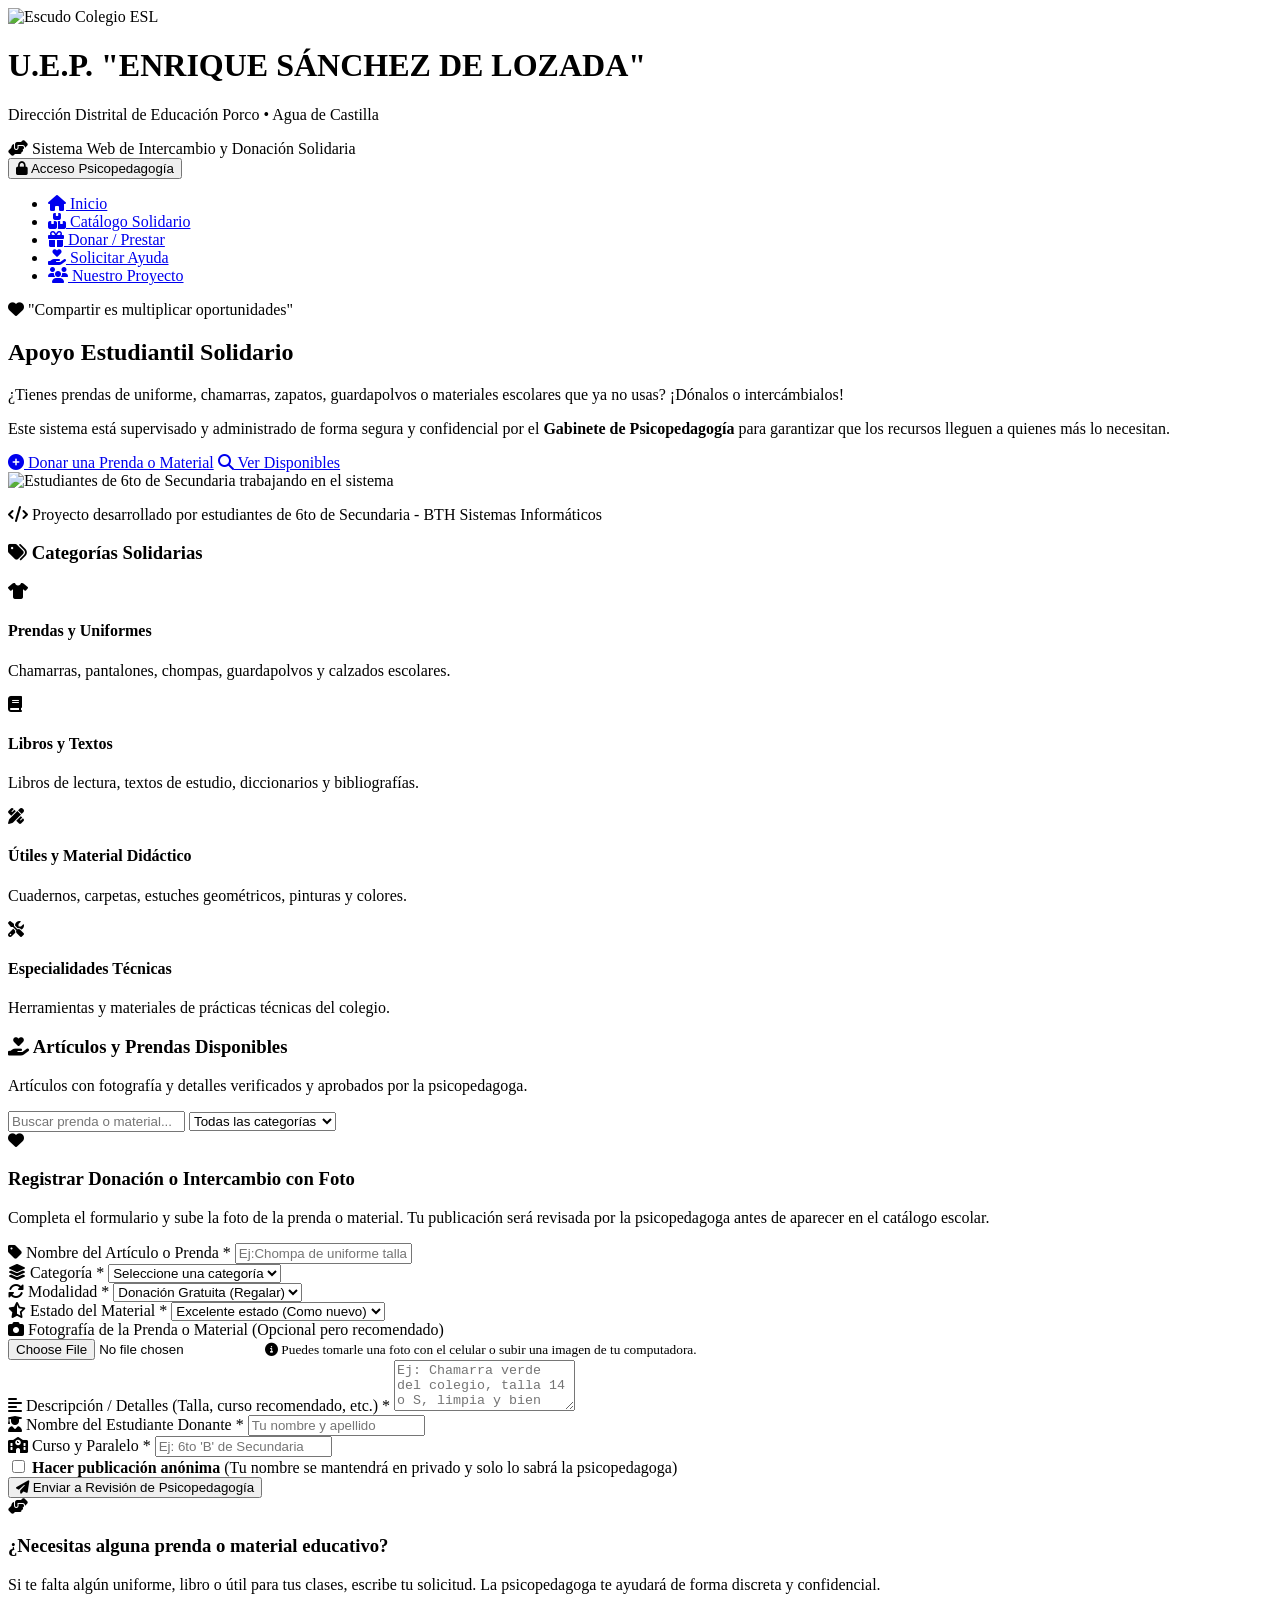
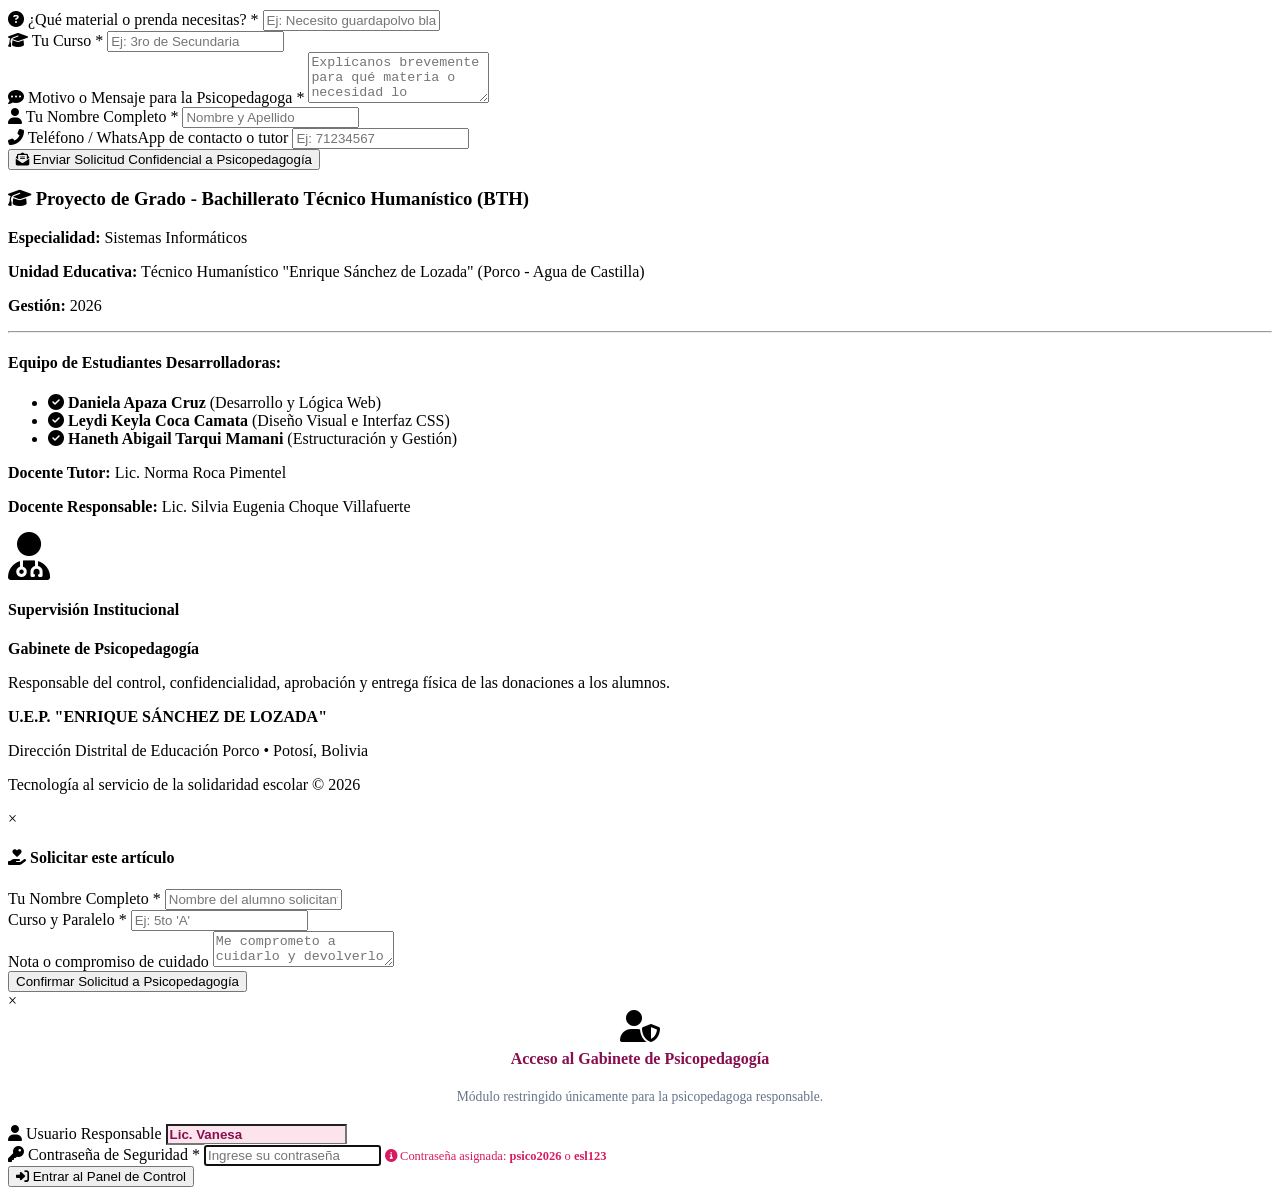
==== index.html @ aaa046a4 "Add files via upload" ====
<!DOCTYPE html>
<html lang="es">
<head>
  <meta charset="UTF-8">
  <meta name="viewport" content="width=device-width, initial-scale=1.0">
  <title>Sistema de Intercambio Solidario | U.E.P. Enrique Sánchez de Lozada</title>
  <link rel="stylesheet" href="css/estilos.css">
  
  <link rel="preconnect" href="https://fonts.googleapis.com">
  <link rel="preconnect" href="https://fonts.gstatic.com" crossorigin>
  <link href="https://fonts.googleapis.com/css2?family=Poppins:wght@300;400;500;600;700&display=swap" rel="stylesheet">
  <link rel="stylesheet" href="https://cdnjs.cloudflare.com/ajax/libs/font-awesome/6.4.0/css/all.min.css">
</head>
<body>

  
  <header class="header-principal">
    <div class="contenedor header-contenido">
      <div class="logos-institucion">
        <img src="img/escudo_colegio.png" alt="Escudo Colegio ESL" class="logo-colegio">
        <div>
          <h1>U.E.P. "ENRIQUE SÁNCHEZ DE LOZADA"</h1>
          <p class="subtitulo-header">Dirección Distrital de Educación Porco • Agua de Castilla</p>
          <span class="badge-lema"><i class="fas fa-hands-helping"></i> Sistema Web de Intercambio y Donación Solidaria</span>
        </div>
      </div>
      <div class="acciones-header">
        <button onclick="abrirModalLogin()" class="btn btn-admin">
          <i class="fas fa-lock"></i> Acceso Psicopedagogía
        </button>
      </div>
    </div>
  </header>

 
  <nav class="barra-navegacion">
    <div class="contenedor menu-flex">
      <ul class="enlaces-nav">
        <li><a href="#inicio" class="activo"><i class="fas fa-home"></i> Inicio</a></li>
        <li><a href="#catalogo"><i class="fas fa-boxes"></i> Catálogo Solidario</a></li>
        <li><a href="#donar"><i class="fas fa-gift"></i> Donar / Prestar</a></li>
        <li><a href="#solicitar"><i class="fas fa-hand-holding-heart"></i> Solicitar Ayuda</a></li>
        <li><a href="#proyecto"><i class="fas fa-users"></i> Nuestro Proyecto</a></li>
      </ul>
      <div class="lema-nav">
        <i class="fas fa-heart text-danger"></i> "Compartir es multiplicar oportunidades"
      </div>
    </div>
  </nav>

  
  <section id="inicio" class="hero-banner">
    <div class="contenedor hero-grid">
      <div class="hero-texto">
        <h2>Apoyo Estudiantil Solidario</h2>
        <p>¿Tienes prendas de uniforme, chamarras, zapatos, guardapolvos o materiales escolares que ya no usas? ¡Dónalos o intercámbialos!</p>
        <p>Este sistema está supervisado y administrado de forma segura y confidencial por el <strong>Gabinete de Psicopedagogía</strong> para garantizar que los recursos lleguen a quienes más lo necesitan.</p>
        <div class="hero-botones">
          <a href="#donar" class="btn btn-primario"><i class="fas fa-plus-circle"></i> Donar una Prenda o Material</a>
          <a href="#catalogo" class="btn btn-secundario"><i class="fas fa-search"></i> Ver Disponibles</a>
        </div>
      </div>
      <div class="hero-imagen-box">
        <img src="img/foto_equipo.jpg" alt="Estudiantes de 6to de Secundaria trabajando en el sistema" class="foto-estudiantes">
        <p class="pie-foto"><i class="fas fa-code"></i> Proyecto desarrollado por estudiantes de 6to de Secundaria - BTH Sistemas Informáticos</p>
      </div>
    </div>
  </section>

  
  <section class="seccion-categorias">
    <div class="contenedor">
      <h3 class="titulo-seccion"><i class="fas fa-tags"></i> Categorías Solidarias</h3>
      <div class="grid-categorias">
        <div class="tarjeta-categoria" onclick="filtrarPorCategoria('Prendas y Uniformes')">
          <i class="fas fa-tshirt icono-cat"></i>
          <h4>Prendas y Uniformes</h4>
          <p>Chamarras, pantalones, chompas, guardapolvos y calzados escolares.</p>
        </div>
        <div class="tarjeta-categoria" onclick="filtrarPorCategoria('Libros y Textos')">
          <i class="fas fa-book icono-cat"></i>
          <h4>Libros y Textos</h4>
          <p>Libros de lectura, textos de estudio, diccionarios y bibliografías.</p>
        </div>
        <div class="tarjeta-categoria" onclick="filtrarPorCategoria('Útiles Escolares')">
          <i class="fas fa-pencil-ruler icono-cat"></i>
          <h4>Útiles y Material Didáctico</h4>
          <p>Cuadernos, carpetas, estuches geométricos, pinturas y colores.</p>
        </div>
        <div class="tarjeta-categoria" onclick="filtrarPorCategoria('Material Técnico')">
          <i class="fas fa-tools icono-cat"></i>
          <h4>Especialidades Técnicas</h4>
          <p>Herramientas y materiales de prácticas técnicas del colegio.</p>
        </div>
      </div>
    </div>
  </section>

  
  <section id="catalogo" class="seccion-catalogo">
    <div class="contenedor">
      <div class="cabecera-catalogo">
        <div>
          <h3 class="titulo-seccion"><i class="fas fa-hand-holding-heart"></i> Artículos y Prendas Disponibles</h3>
          <p>Artículos con fotografía y detalles verificados y aprobados por la psicopedagoga.</p>
        </div>
        <div class="filtros-box">
          <input type="text" id="busquedaInput" placeholder="Buscar prenda o material..." onkeyup="filtrarArticulos()">
          <select id="filtroTipo" onchange="filtrarArticulos()">
            <option value="todos">Todas las categorías</option>
            <option value="Prendas y Uniformes">Prendas y Uniformes</option>
            <option value="Libros y Textos">Libros y Textos</option>
            <option value="Útiles Escolares">Útiles Escolares</option>
            <option value="Material Técnico">Material Técnico</option>
          </select>
        </div>
      </div>

     
      <div id="contenedorArticulos" class="grid-articulos">
        
      </div>
    </div>
  </section>

 
  <section id="donar" class="seccion-formulario fondo-claro">
    <div class="contenedor">
      <div class="form-card">
        <div class="form-header">
          <i class="fas fa-heart text-danger icono-form"></i>
          <h3>Registrar Donación o Intercambio con Foto</h3>
          <p>Completa el formulario y sube la foto de la prenda o material. Tu publicación será revisada por la psicopedagoga antes de aparecer en el catálogo escolar.</p>
        </div>

        <form id="formDonacion" onsubmit="registrarDonacion(event)">
          <div class="fila-form">
            <div class="campo">
              <label><i class="fas fa-tag"></i> Nombre del Artículo o Prenda *</label>
              <input type="text" id="nombreArticulo" placeholder="Ej:Chompa de uniforme talla 14 / Chompa escolar" required>
              <img src="">
            </div>
            <div class="campo">
              <label><i class="fas fa-layer-group"></i> Categoría *</label>
              <select id="categoriaArticulo" required>
                <option value="">Seleccione una categoría</option>
                <option value="Prendas y Uniformes">Prendas y Uniformes</option>
                <option value="Libros y Textos">Libros y Textos</option>
                <option value="Útiles Escolares">Útiles Escolares</option>
                <option value="Material Técnico">Material Técnico</option>
              </select>
            </div>
          </div>

          <div class="fila-form">
            <div class="campo">
              <label><i class="fas fa-sync-alt"></i> Modalidad *</label>
              <select id="modalidadArticulo" required>
                <option value="Donación">Donación Gratuita (Regalar)</option>
                <option value="Intercambio">Intercambio Solidario</option>
                <option value="Préstamo">Préstamo Temporal</option>
              </select>
            </div>
            <div class="campo">
              <label><i class="fas fa-star-half-alt"></i> Estado del Material *</label>
              <select id="estadoFisico" required>
                <option value="Excelente estado">Excelente estado (Como nuevo)</option>
                <option value="Buen estado">Buen estado (Muy bien cuidado)</option>
                <option value="Aceptable">Aceptable (Listo para usar)</option>
              </select>
            </div>
          </div>

          
          <div class="campo">
            <label><i class="fas fa-camera"></i> Fotografía de la Prenda o Material (Opcional pero recomendado)</label>
            <div class="subir-foto-box">
              <input type="file" id="fotoArticulo" accept="image/*" onchange="previsualizarFoto(event)">
              <div id="vistaPreviaFotoBox" class="vista-previa-contenedor" style="display: none;">
                <img id="imgPrevia" src="" alt="Vista previa de la prenda" class="img-previa">
                <button type="button" class="btn btn-sm" style="background:#ef4444; color:white; margin-top:5px;" onclick="quitarFoto()">
                  <i class="fas fa-trash"></i> Quitar Foto
                </button>
              </div>
              <small class="texto-ayuda"><i class="fas fa-info-circle"></i> Puedes tomarle una foto con el celular o subir una imagen de tu computadora.</small>
            </div>
          </div>

          <div class="campo">
            <label><i class="fas fa-align-left"></i> Descripción / Detalles (Talla, curso recomendado, etc.) *</label>
            <textarea id="descripcionArticulo" rows="3" placeholder="Ej: Chamarra verde del colegio, talla 14 o S, limpia y bien conservada..." required></textarea>
          </div>

          <div class="fila-form">
            <div class="campo">
              <label><i class="fas fa-user-graduate"></i> Nombre del Estudiante Donante *</label>
              <input type="text" id="donanteNombre" placeholder="Tu nombre y apellido" required>
            </div>
            <div class="campo">
              <label><i class="fas fa-school"></i> Curso y Paralelo *</label>
              <input type="text" id="donanteCurso" placeholder="Ej: 6to 'B' de Secundaria" required>
            </div>
          </div>

          <div class="campo-check">
            <input type="checkbox" id="anonimoCheck">
            <label for="anonimoCheck"><strong>Hacer publicación anónima</strong> (Tu nombre se mantendrá en privado y solo lo sabrá la psicopedagoga)</label>
          </div>

          <button type="submit" class="btn btn-primario btn-block">
            <i class="fas fa-paper-plane"></i> Enviar a Revisión de Psicopedagogía
          </button>
        </form>
      </div>
    </div>
  </section>

  
  <section id="solicitar" class="seccion-formulario">
    <div class="contenedor">
      <div class="form-card border-solidario">
        <div class="form-header">
          <i class="fas fa-hands-helping text-primario icono-form"></i>
          <h3>¿Necesitas alguna prenda o material educativo?</h3>
          <p>Si te falta algún uniforme, libro o útil para tus clases, escribe tu solicitud. La psicopedagoga te ayudará de forma discreta y confidencial.</p>
        </div>

        <form id="formSolicitud" onsubmit="registrarSolicitud(event)">
          <div class="fila-form">
            <div class="campo">
              <label><i class="fas fa-question-circle"></i> ¿Qué material o prenda necesitas? *</label>
              <input type="text" id="solicitudObjeto" placeholder="Ej: Necesito guardapolvo blanco talla M o pantalón azul" required>
            </div>
            <div class="campo">
              <label><i class="fas fa-graduation-cap"></i> Tu Curso *</label>
              <input type="text" id="solicitudCurso" placeholder="Ej: 3ro de Secundaria" required>
            </div>
          </div>

          <div class="campo">
            <label><i class="fas fa-comment-dots"></i> Motivo o Mensaje para la Psicopedagoga *</label>
            <textarea id="solicitudMensaje" rows="3" placeholder="Explícanos brevemente para qué materia o necesidad lo requieres..." required></textarea>
          </div>

          <div class="fila-form">
            <div class="campo">
              <label><i class="fas fa-user"></i> Tu Nombre Completo *</label>
              <input type="text" id="solicitudEstudiante" placeholder="Nombre y Apellido" required>
            </div>
            <div class="campo">
              <label><i class="fas fa-phone-alt"></i> Teléfono / WhatsApp de contacto o tutor</label>
              <input type="text" id="solicitudTelefono" placeholder="Ej: 71234567">
            </div>
          </div>

          <button type="submit" class="btn btn-exito btn-block">
            <i class="fas fa-envelope-open-text"></i> Enviar Solicitud Confidencial a Psicopedagogía
          </button>
        </form>
      </div>
    </div>
  </section>

  
  <section id="proyecto" class="seccion-proyecto">
    <div class="contenedor">
      <div class="card-info-proyecto">
        <div class="grid-proyecto">
          <div>
            <h3><i class="fas fa-graduation-cap"></i> Proyecto de Grado - Bachillerato Técnico Humanístico (BTH)</h3>
            <p><strong>Especialidad:</strong> Sistemas Informáticos</p>
            <p><strong>Unidad Educativa:</strong> Técnico Humanístico "Enrique Sánchez de Lozada" (Porco - Agua de Castilla)</p>
            <p><strong>Gestión:</strong> 2026</p>
            <hr>
            <h4>Equipo de Estudiantes Desarrolladoras:</h4>
            <ul class="lista-integrantes">
              <li><i class="fas fa-check-circle text-exito"></i> <strong>Daniela Apaza Cruz</strong> (Desarrollo y Lógica Web)</li>
              <li><i class="fas fa-check-circle text-exito"></i> <strong>Leydi Keyla Coca Camata</strong> (Diseño Visual e Interfaz CSS)</li>
              <li><i class="fas fa-check-circle text-exito"></i> <strong>Haneth Abigail Tarqui Mamani</strong> (Estructuración y Gestión)</li>
            </ul>
            <p class="mt-2"><strong>Docente Tutor:</strong> Lic. Norma Roca Pimentel</p>
            <p><strong>Docente Responsable:</strong> Lic. Silvia Eugenia Choque Villafuerte</p>
          </div>
          <div class="docente-supervisora">
            <div class="badge-psico">
              <i class="fas fa-user-md fa-3x"></i>
              <h4>Supervisión Institucional</h4>
              <p><strong>Gabinete de Psicopedagogía</strong></p>
              <p class="psico-desc">Responsable del control, confidencialidad, aprobación y entrega física de las donaciones a los alumnos.</p>
            </div>
          </div>
        </div>
      </div>
    </div>
  </section>

  
  <footer class="footer-colegio">
    <div class="contenedor footer-grid">
      <div>
        <p><strong>U.E.P. "ENRIQUE SÁNCHEZ DE LOZADA"</strong></p>
        <p>Dirección Distrital de Educación Porco • Potosí, Bolivia</p>
      </div>
      <div>
        <p>Tecnología al servicio de la solidaridad escolar © 2026</p>
      </div>
    </div>
  </footer>

  
  <div id="modalPedirArticulo" class="modal">
    <div class="modal-contenido">
      <span class="cerrar-modal" onclick="cerrarModal()">&times;</span>
      <h4><i class="fas fa-hand-holding-heart"></i> Solicitar este artículo</h4>
      <p id="modalTituloArticulo" class="texto-destacado"></p>
      <form id="formPedirArticuloModal" onsubmit="enviarPedidoModal(event)">
        <input type="hidden" id="modalArticuloId">
        <div class="campo">
          <label>Tu Nombre Completo *</label>
          <input type="text" id="modalNombreEstudiante" required placeholder="Nombre del alumno solicitante">
        </div>
        <div class="campo">
          <label>Curso y Paralelo *</label>
          <input type="text" id="modalCursoEstudiante" required placeholder="Ej: 5to 'A'">
        </div>
        <div class="campo">
          <label>Nota o compromiso de cuidado</label>
          <textarea id="modalMensaje" rows="2" placeholder="Me comprometo a cuidarlo y devolverlo / darle buen uso"></textarea>
        </div>
        <button type="submit" class="btn btn-primario btn-block">Confirmar Solicitud a Psicopedagogía</button>
      </form>
    </div>
  </div>

  
  <div id="modalLoginPsico" class="modal">
    <div class="modal-contenido login-modal-box">
      <span class="cerrar-modal" onclick="cerrarModalLogin()">&times;</span>
      <div style="text-align:center; margin-bottom:1.2rem;">
        <div class="icono-llave-box">
          <i class="fas fa-user-shield fa-2x"></i>
        </div>
        <h4 style="color:#880e4f; margin-top:0.5rem;">Acceso al Gabinete de Psicopedagogía</h4>
        <p style="font-size:0.85rem; color:#64748b;">Módulo restringido únicamente para la psicopedagoga responsable.</p>
      </div>

      <form id="formLoginPsico" onsubmit="verificarAccesoPsico(event)">
        <div class="campo">
          <label><i class="fas fa-user"></i> Usuario Responsable</label>
          <input type="text" id="loginUsuario" value="Lic. Vanesa" readonly style="background:#fce4ec; font-weight:600; color:#880e4f;">
        </div>
        <div class="campo">
          <label><i class="fas fa-key"></i> Contraseña de Seguridad *</label>
          <input type="password" id="loginPassword" placeholder="Ingrese su contraseña" required autofocus>
          <small style="color:#d81b60; font-size:0.78rem;"><i class="fas fa-info-circle"></i> Contraseña asignada: <strong>psico2026</strong> o <strong>esl123</strong></small>
        </div>
        <div id="loginErrorMsg" style="display:none; color:#e53e3e; font-size:0.85rem; margin-bottom:0.8rem; text-align:center;">
          <i class="fas fa-exclamation-triangle"></i> Contraseña incorrecta. Intente nuevamente.
        </div>
        <button type="submit" class="btn btn-admin btn-block">
          <i class="fas fa-sign-in-alt"></i> Entrar al Panel de Control
        </button>
      </form>
    </div>
  </div>

  <script src="js/datos_iniciales.js"></script>
  <script src="js/sistema.js"></script>
</body>
</html>
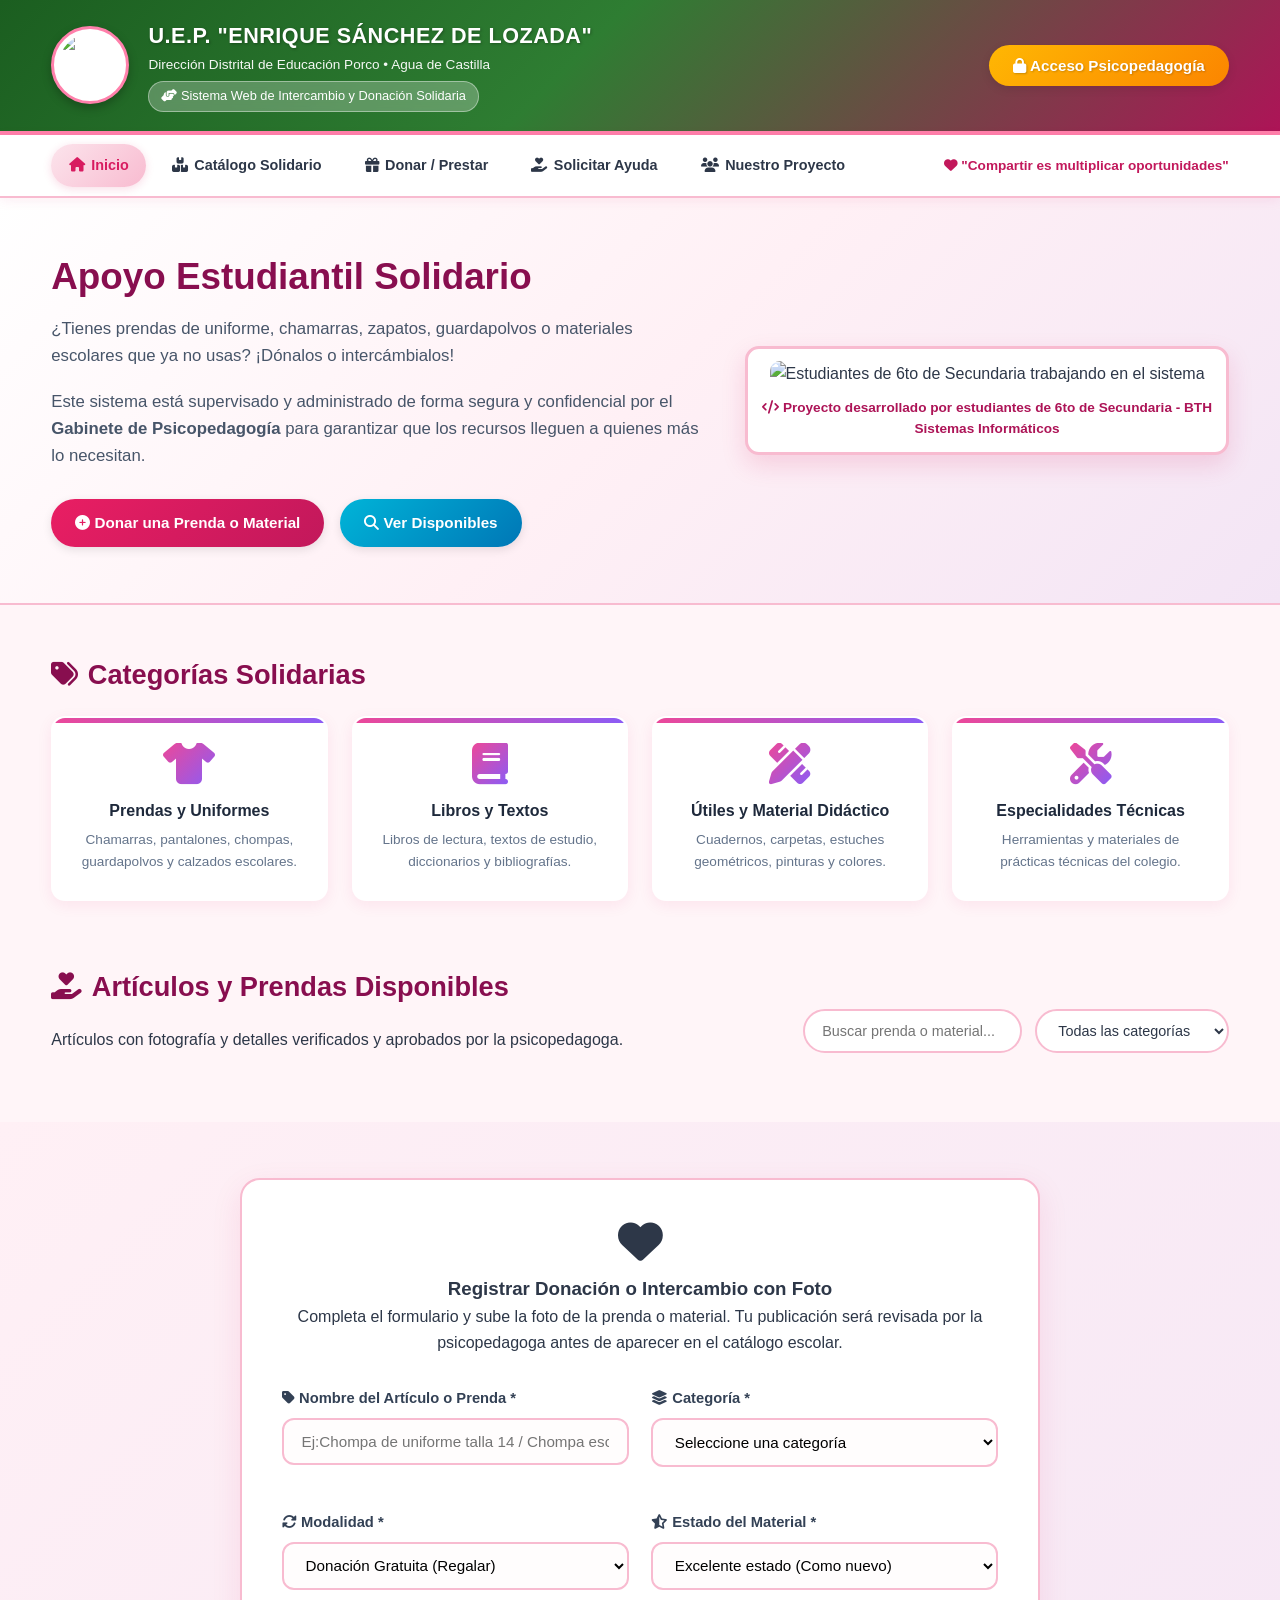
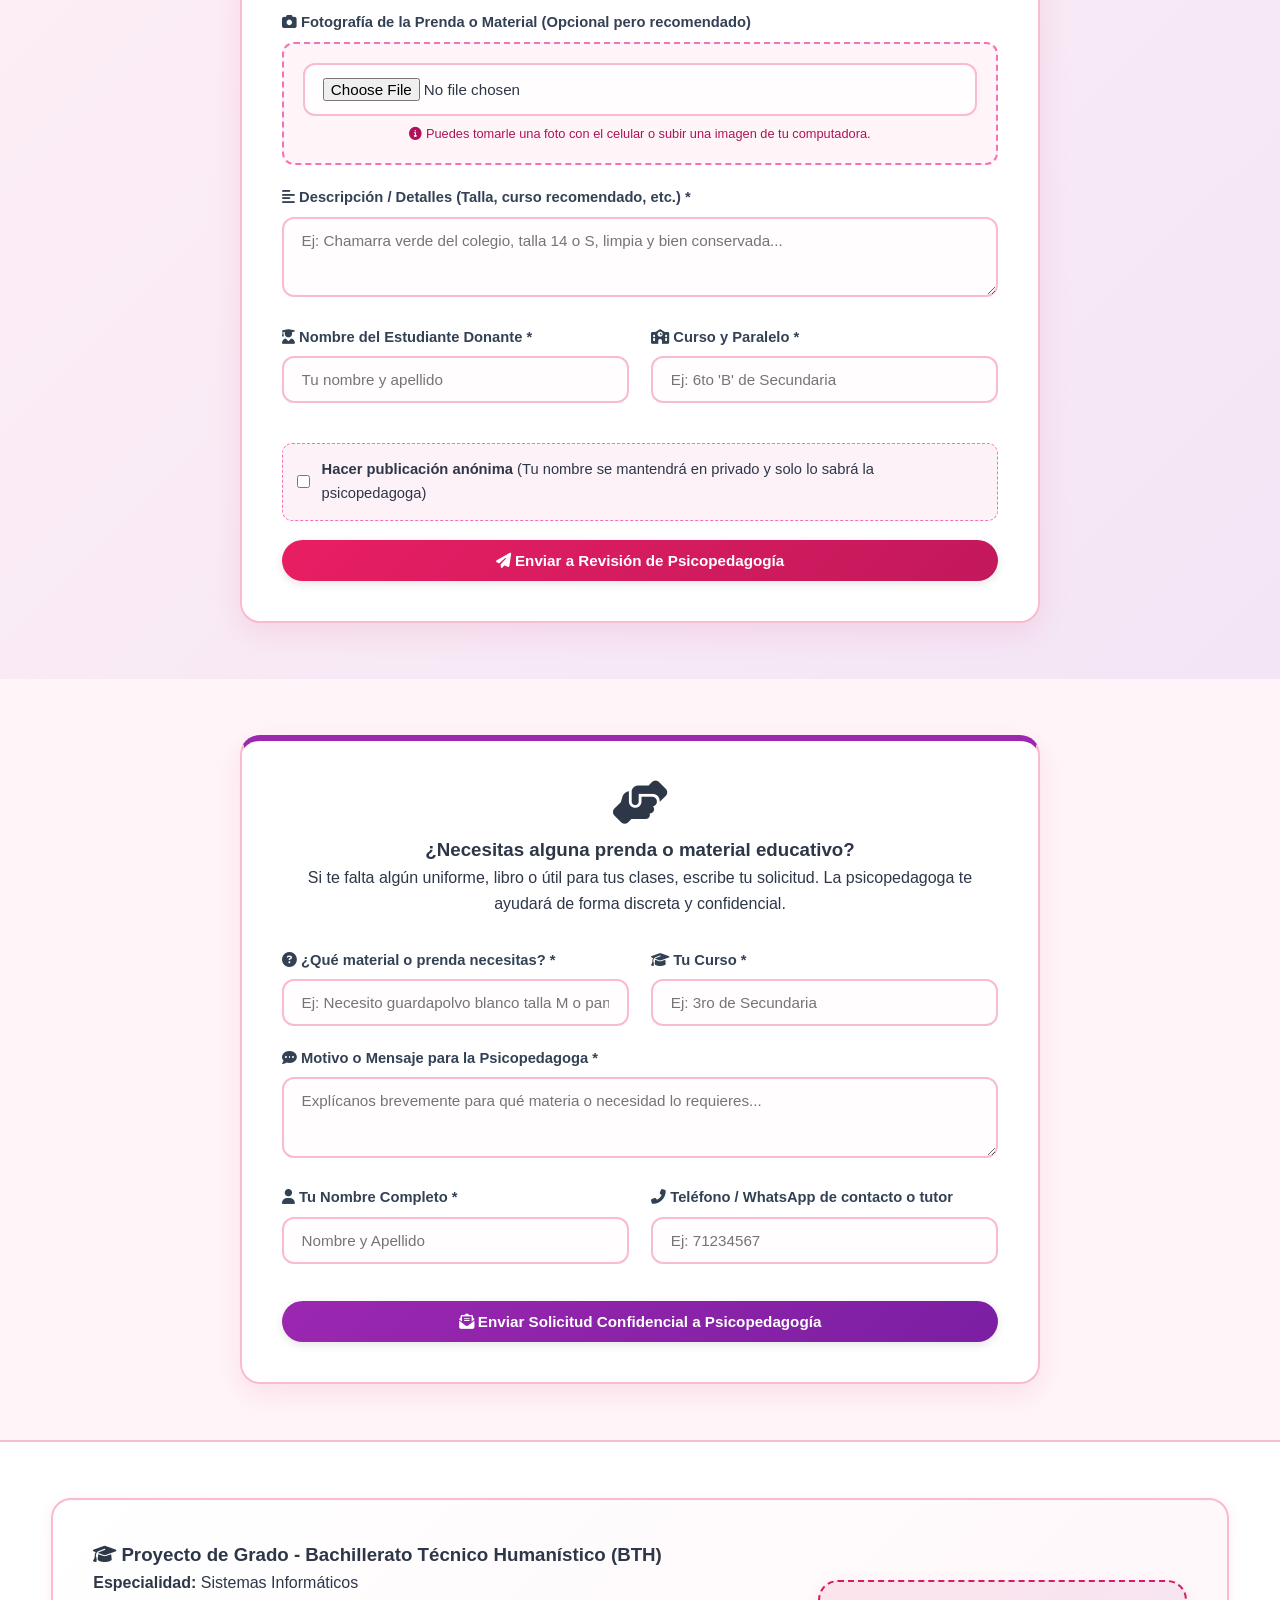
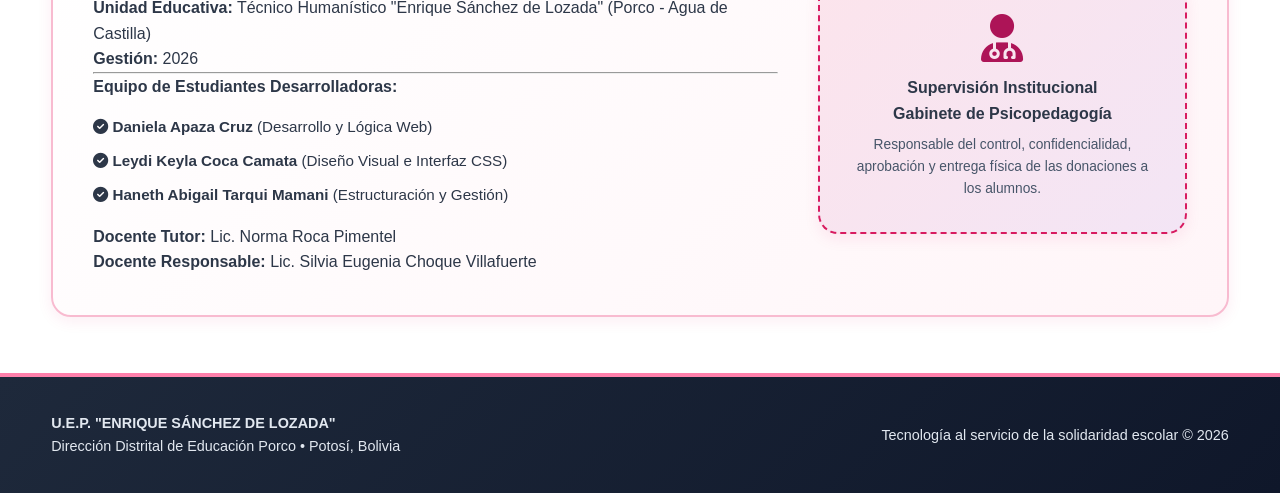
==== commit 9d5111c3: "Fix stylesheet link path in index.html" ====
--- a/index.html
+++ b/index.html
@@ -4,7 +4,7 @@
   <meta charset="UTF-8">
   <meta name="viewport" content="width=device-width, initial-scale=1.0">
   <title>Sistema de Intercambio Solidario | U.E.P. Enrique Sánchez de Lozada</title>
-  <link rel="stylesheet" href="css/estilos.css">
+  <link rel="stylesheet" href="estilos.css">
   
   <link rel="preconnect" href="https://fonts.googleapis.com">
   <link rel="preconnect" href="https://fonts.gstatic.com" crossorigin>
--- a/estilos.css
+++ b/estilos.css
@@ -0,0 +1,990 @@
+/* ========================================================
+   SISTEMA WEB DE INTERCAMBIO SOLIDARIO
+   U.E. "ENRIQUE SÁNCHEZ DE LOZADA" - PORCO (AGUA DE CASTILLA)
+   Bachillerato Técnico Humanístico (BTH) - Gestión 2026
+   Desarrolladoras: Daniela Apaza, Leydi Coca, Haneth Tarqui
+   Tema: Femenino, Solidario, Moderno e Institucional
+   ======================================================== */
+
+:root {
+  /* Paleta Femenina & Escolar Armoniosa */
+  --verde-colegio: #1a7a4c;
+  --verde-menta: #2ec4b6;
+  --rosa-principal: #d81b60;
+  --rosa-hover: #ad1457;
+  --rosa-suave: #fce4ec;
+  --purpura-elegante: #7b1fa2;
+  --lila-pastel: #f3e5f5;
+  --turquesa-boton: #00897b;
+  --coral-boton: #ff6f61;
+  --dorado-boton: #f59e0b;
+  --azul-cielo: #0288d1;
+  
+  --blanco: #ffffff;
+  --gris-fondo: #fff5f8;
+  --gris-suave: #fdf2f4;
+  --gris-borde: #f8bbd0;
+  --texto-principal: #2d3748;
+  --texto-suave: #64748b;
+  
+  --sombra-suave: 0 4px 15px rgba(216, 27, 96, 0.08);
+  --sombra-hover: 0 8px 25px rgba(216, 27, 96, 0.16);
+  --radio: 14px;
+  --transicion: all 0.3s ease;
+}
+
+* {
+  box-sizing: border-box;
+  margin: 0;
+  padding: 0;
+}
+
+body {
+  font-family: 'Poppins', sans-serif;
+  background-color: var(--gris-fondo);
+  color: var(--texto-principal);
+  line-height: 1.6;
+}
+
+.contenedor {
+  width: 92%;
+  max-width: 1200px;
+  margin: 0 auto;
+}
+
+/* ================= ENCABEZADO ================= */
+.header-principal {
+  background: linear-gradient(135deg, #1b5e20, #2e7d32 45%, #ad1457 100%);
+  color: var(--blanco);
+  padding: 1.2rem 0;
+  border-bottom: 4px solid #ff80ab;
+  box-shadow: 0 4px 15px rgba(0, 0, 0, 0.12);
+}
+
+.header-contenido {
+  display: flex;
+  justify-content: space-between;
+  align-items: center;
+  flex-wrap: wrap;
+  gap: 1.2rem;
+}
+
+.logos-institucion {
+  display: flex;
+  align-items: center;
+  gap: 1.2rem;
+}
+
+.logo-colegio {
+  width: 78px;
+  height: 78px;
+  object-fit: contain;
+  background: #ffffff;
+  border-radius: 50%;
+  padding: 5px;
+  border: 3px solid #ff80ab;
+  box-shadow: 0 4px 10px rgba(0,0,0,0.25);
+  transition: transform 0.3s ease;
+}
+
+.logo-colegio:hover {
+  transform: scale(1.05) rotate(4deg);
+}
+
+.logos-institucion h1 {
+  font-size: 1.35rem;
+  letter-spacing: 0.5px;
+  font-weight: 700;
+  text-shadow: 1px 1px 3px rgba(0,0,0,0.3);
+}
+
+.subtitulo-header {
+  font-size: 0.85rem;
+  opacity: 0.95;
+}
+
+.badge-lema {
+  display: inline-block;
+  background-color: rgba(255, 255, 255, 0.25);
+  backdrop-filter: blur(4px);
+  padding: 0.25rem 0.75rem;
+  border-radius: 20px;
+  font-size: 0.8rem;
+  margin-top: 0.35rem;
+  font-weight: 500;
+  border: 1px solid rgba(255, 255, 255, 0.4);
+}
+
+/* ================= NAVEGACIÓN ================= */
+.barra-navegacion {
+  background-color: #ffffff;
+  box-shadow: 0 2px 12px rgba(216, 27, 96, 0.08);
+  position: sticky;
+  top: 0;
+  z-index: 100;
+  border-bottom: 2px solid #f8bbd0;
+}
+
+.menu-flex {
+  display: flex;
+  justify-content: space-between;
+  align-items: center;
+}
+
+.enlaces-nav {
+  display: flex;
+  list-style: none;
+  gap: 0.5rem;
+  padding: 0.6rem 0;
+}
+
+.enlaces-nav a {
+  text-decoration: none;
+  color: var(--texto-principal);
+  font-weight: 600;
+  padding: 0.6rem 1.1rem;
+  border-radius: 25px;
+  font-size: 0.9rem;
+  transition: var(--transicion);
+  display: flex;
+  align-items: center;
+  gap: 0.4rem;
+}
+
+.enlaces-nav a:hover, .enlaces-nav a.activo {
+  background: linear-gradient(135deg, #fce4ec, #f8bbd0);
+  color: var(--rosa-principal);
+  box-shadow: 0 2px 8px rgba(216, 27, 96, 0.15);
+}
+
+.lema-nav {
+  font-size: 0.85rem;
+  color: #c2185b;
+  font-weight: 600;
+}
+
+/* ================= BOTONES MULTICOLOR LLAMATIVOS ================= */
+.btn {
+  display: inline-block;
+  padding: 0.75rem 1.5rem;
+  font-size: 0.95rem;
+  font-weight: 600;
+  text-decoration: none;
+  border-radius: 25px;
+  cursor: pointer;
+  border: none;
+  transition: var(--transicion);
+  text-align: center;
+  box-shadow: 0 3px 10px rgba(0,0,0,0.1);
+}
+
+.btn:hover {
+  transform: translateY(-2px);
+  box-shadow: 0 6px 15px rgba(0,0,0,0.18);
+}
+
+/* Botón 1: Rosa Fucsia Femenino (Donar) */
+.btn-primario {
+  background: linear-gradient(135deg, #e91e63, #c2185b);
+  color: #ffffff;
+}
+.btn-primario:hover {
+  background: linear-gradient(135deg, #d81b60, #880e4f);
+}
+
+/* Botón 2: Turquesa Menta Brillante (Ver catálogo) */
+.btn-secundario {
+  background: linear-gradient(135deg, #00b4d8, #0077b6);
+  color: #ffffff;
+}
+.btn-secundario:hover {
+  background: linear-gradient(135deg, #0096c7, #03045e);
+}
+
+/* Botón 3: Dorado Solar Cálido (Acceso Psicopedagoga) */
+.btn-admin {
+  background: linear-gradient(135deg, #ffb703, #fb8500);
+  color: #ffffff;
+  font-weight: 700;
+  text-shadow: 1px 1px 2px rgba(0,0,0,0.2);
+}
+.btn-admin:hover {
+  background: linear-gradient(135deg, #fb8500, #d97706);
+}
+
+/* Botón 4: Púrpura Violeta Solidario (Solicitar Ayuda) */
+.btn-exito {
+  background: linear-gradient(135deg, #9c27b0, #7b1fa2);
+  color: #ffffff;
+}
+.btn-exito:hover {
+  background: linear-gradient(135deg, #8e24aa, #4a148c);
+}
+
+/* Botón 5: Coral Cálido (Petición de Catálogo) */
+.btn-coral {
+  background: linear-gradient(135deg, #ff70a6, #ff9770);
+  color: #ffffff;
+}
+.btn-coral:hover {
+  background: linear-gradient(135deg, #ff5964, #f07167);
+}
+
+.btn-block {
+  width: 100%;
+  display: block;
+  margin-top: 1rem;
+}
+
+.btn-sm {
+  padding: 0.45rem 0.95rem;
+  font-size: 0.82rem;
+}
+
+.btn-claro {
+  background: #ffffff;
+  color: #ad1457;
+  font-weight: 600;
+}
+
+/* ================= BANNER HERO PRINCIPAL ================= */
+.hero-banner {
+  background: linear-gradient(135deg, #ffffff 0%, #fff0f5 50%, #f3e5f5 100%);
+  padding: 3.5rem 0;
+  border-bottom: 2px solid #f8bbd0;
+}
+
+.hero-grid {
+  display: grid;
+  grid-template-columns: 1.15fr 0.85fr;
+  gap: 2.5rem;
+  align-items: center;
+}
+
+.hero-texto h2 {
+  font-size: 2.3rem;
+  color: #880e4f;
+  line-height: 1.25;
+  margin-bottom: 1rem;
+}
+
+.hero-texto p {
+  color: #475569;
+  margin-bottom: 1.2rem;
+  font-size: 1.05rem;
+}
+
+.hero-botones {
+  display: flex;
+  gap: 1rem;
+  margin-top: 1.8rem;
+  flex-wrap: wrap;
+}
+
+.hero-imagen-box {
+  background: #ffffff;
+  padding: 12px;
+  border-radius: var(--radio);
+  box-shadow: 0 10px 25px rgba(216, 27, 96, 0.15);
+  border: 3px solid #f8bbd0;
+  text-align: center;
+  transition: transform 0.3s ease;
+}
+
+.hero-imagen-box:hover {
+  transform: translateY(-5px);
+}
+
+.foto-estudiantes {
+  width: 100%;
+  height: 270px;
+  object-fit: cover;
+  border-radius: 10px;
+}
+
+.pie-foto {
+  font-size: 0.85rem;
+  color: #ad1457;
+  margin-top: 10px;
+  font-weight: 600;
+}
+
+/* ================= TARJETAS DE CATEGORÍAS ================= */
+.seccion-categorias {
+  padding: 3rem 0 1.5rem 0;
+}
+
+.titulo-seccion {
+  font-size: 1.7rem;
+  color: #880e4f;
+  margin-bottom: 1.2rem;
+  display: flex;
+  align-items: center;
+  gap: 0.6rem;
+}
+
+.grid-categorias {
+  display: grid;
+  grid-template-columns: repeat(auto-fit, minmax(220px, 1fr));
+  gap: 1.5rem;
+}
+
+.tarjeta-categoria {
+  background: #ffffff;
+  border-radius: var(--radio);
+  padding: 1.6rem;
+  text-align: center;
+  box-shadow: var(--sombra-suave);
+  cursor: pointer;
+  transition: var(--transicion);
+  border: 2px solid transparent;
+  position: relative;
+  overflow: hidden;
+}
+
+.tarjeta-categoria::before {
+  content: '';
+  position: absolute;
+  top: 0; left: 0; right: 0;
+  height: 5px;
+  background: linear-gradient(90deg, #ec4899, #8b5cf6);
+}
+
+.tarjeta-categoria:hover {
+  transform: translateY(-6px);
+  box-shadow: var(--sombra-hover);
+  border-color: #f472b6;
+}
+
+.icono-cat {
+  font-size: 2.6rem;
+  background: linear-gradient(135deg, #ec4899, #8b5cf6);
+  -webkit-background-clip: text;
+  -webkit-text-fill-color: transparent;
+  margin-bottom: 0.8rem;
+}
+
+.tarjeta-categoria h4 {
+  margin-bottom: 0.4rem;
+  color: #1e293b;
+  font-weight: 600;
+}
+
+.tarjeta-categoria p {
+  font-size: 0.85rem;
+  color: var(--texto-suave);
+}
+
+/* ================= CATÁLOGO SOLIDARIO ================= */
+.seccion-catalogo {
+  padding: 2.5rem 0;
+}
+
+.cabecera-catalogo {
+  display: flex;
+  justify-content: space-between;
+  align-items: flex-end;
+  flex-wrap: wrap;
+  gap: 1rem;
+  margin-bottom: 1.8rem;
+}
+
+.filtros-box {
+  display: flex;
+  gap: 0.8rem;
+  flex-wrap: wrap;
+}
+
+.filtros-box input, .filtros-box select {
+  padding: 0.7rem 1.1rem;
+  border: 2px solid #f8bbd0;
+  border-radius: 25px;
+  font-family: inherit;
+  font-size: 0.9rem;
+  outline: none;
+  background: #ffffff;
+  color: var(--texto-principal);
+  transition: var(--transicion);
+}
+
+.filtros-box input:focus, .filtros-box select:focus {
+  border-color: #d81b60;
+  box-shadow: 0 0 0 3px rgba(216, 27, 96, 0.15);
+}
+
+.grid-articulos {
+  display: grid;
+  grid-template-columns: repeat(auto-fill, minmax(290px, 1fr));
+  gap: 1.8rem;
+}
+
+.tarjeta-articulo {
+  background: #ffffff;
+  border-radius: var(--radio);
+  padding: 1.6rem;
+  box-shadow: var(--sombra-suave);
+  display: flex;
+  flex-direction: column;
+  justify-content: space-between;
+  border: 2px solid #fce4ec;
+  border-left: 6px solid #e91e63;
+  transition: var(--transicion);
+  position: relative;
+}
+
+.tarjeta-articulo:hover {
+  transform: translateY(-5px);
+  box-shadow: var(--sombra-hover);
+  border-color: #f8bbd0;
+}
+
+.badge-tipo {
+  display: inline-block;
+  padding: 0.25rem 0.75rem;
+  border-radius: 20px;
+  font-size: 0.75rem;
+  font-weight: 700;
+  text-transform: uppercase;
+  margin-bottom: 0.6rem;
+}
+
+.badge-donacion { background: #fce4ec; color: #c2185b; border: 1px solid #f8bbd0; }
+.badge-intercambio { background: #e0f2fe; color: #0369a1; border: 1px solid #bae6fd; }
+.badge-prestamo { background: #fef3c7; color: #b45309; border: 1px solid #fde68a; }
+
+.titulo-art {
+  font-size: 1.2rem;
+  color: #1e293b;
+  margin-bottom: 0.5rem;
+  font-weight: 600;
+}
+
+.detalles-art {
+  font-size: 0.88rem;
+  color: var(--texto-suave);
+  margin-bottom: 1.2rem;
+}
+
+.info-pie-art {
+  border-top: 1px dashed #f8bbd0;
+  padding-top: 0.8rem;
+  margin-top: 0.5rem;
+  font-size: 0.82rem;
+}
+
+/* ================= FORMULARIOS ================= */
+.seccion-formulario {
+  padding: 3.5rem 0;
+}
+
+.fondo-claro {
+  background: linear-gradient(135deg, #fff0f5, #f3e5f5);
+}
+
+.form-card {
+  max-width: 800px;
+  margin: 0 auto;
+  background: #ffffff;
+  padding: 2.5rem;
+  border-radius: 20px;
+  box-shadow: 0 10px 30px rgba(216, 27, 96, 0.1);
+  border: 2px solid #f8bbd0;
+}
+
+.border-solidario {
+  border-top: 6px solid #9c27b0;
+}
+
+.form-header {
+  text-align: center;
+  margin-bottom: 2rem;
+}
+
+.icono-form {
+  font-size: 2.8rem;
+  margin-bottom: 0.6rem;
+}
+
+.fila-form {
+  display: grid;
+  grid-template-columns: 1fr 1fr;
+  gap: 1.4rem;
+}
+
+.campo {
+  margin-bottom: 1.3rem;
+}
+
+.campo label {
+  display: block;
+  font-weight: 600;
+  margin-bottom: 0.45rem;
+  font-size: 0.92rem;
+  color: #334155;
+}
+
+.campo input, .campo select, .campo textarea {
+  width: 100%;
+  padding: 0.8rem 1.1rem;
+  border: 2px solid #f8bbd0;
+  border-radius: 12px;
+  font-family: inherit;
+  font-size: 0.95rem;
+  outline: none;
+  background: #fffdfd;
+  transition: var(--transicion);
+}
+
+.campo input:focus, .campo select:focus, .campo textarea:focus {
+  border-color: #d81b60;
+  box-shadow: 0 0 0 4px rgba(216, 27, 96, 0.12);
+}
+
+.campo-check {
+  display: flex;
+  align-items: center;
+  gap: 0.7rem;
+  margin: 1.2rem 0;
+  background: #fdf2f8;
+  padding: 0.9rem;
+  border-radius: 10px;
+  font-size: 0.92rem;
+  border: 1px dashed #f472b6;
+}
+
+/* ================= INFO PROYECTO ================= */
+.seccion-proyecto {
+  padding: 3.5rem 0;
+  background: #ffffff;
+  border-top: 2px solid #f8bbd0;
+}
+
+.card-info-proyecto {
+  background: linear-gradient(135deg, #ffffff, #fff5f8);
+  border-radius: 20px;
+  padding: 2.5rem;
+  border: 2px solid #f8bbd0;
+  box-shadow: var(--sombra-suave);
+}
+
+.grid-proyecto {
+  display: grid;
+  grid-template-columns: 1.3fr 0.7fr;
+  gap: 2.5rem;
+  align-items: center;
+}
+
+.lista-integrantes {
+  list-style: none;
+  margin: 1rem 0;
+}
+
+.lista-integrantes li {
+  margin-bottom: 0.6rem;
+  font-size: 0.95rem;
+}
+
+.badge-psico {
+  background: linear-gradient(135deg, #fce4ec, #f3e5f5);
+  border: 2px dashed #d81b60;
+  border-radius: 20px;
+  padding: 2rem;
+  text-align: center;
+  box-shadow: 0 5px 15px rgba(216, 27, 96, 0.08);
+}
+
+.badge-psico i {
+  color: #ad1457;
+  margin-bottom: 0.8rem;
+}
+
+.psico-desc {
+  font-size: 0.86rem;
+  color: #475569;
+  margin-top: 0.5rem;
+}
+
+/* ================= FOOTER ================= */
+.footer-colegio {
+  background: linear-gradient(135deg, #1e293b, #0f172a);
+  color: #e2e8f0;
+  padding: 2.2rem 0;
+  font-size: 0.9rem;
+  border-top: 4px solid #ff80ab;
+}
+
+.footer-grid {
+  display: flex;
+  justify-content: space-between;
+  align-items: center;
+  flex-wrap: wrap;
+  gap: 1rem;
+}
+
+/* ================= PANEL PSICOPEDAGOGA ================= */
+.body-admin {
+  background-color: #fdf2f4;
+}
+
+.header-admin {
+  background: linear-gradient(135deg, #4a148c, #1e1b4b);
+  color: #fff;
+  padding: 1.2rem 0;
+  border-bottom: 4px solid #ff80ab;
+}
+
+.header-admin-flex {
+  display: flex;
+  justify-content: space-between;
+  align-items: center;
+  flex-wrap: wrap;
+  gap: 1rem;
+}
+
+.admin-titular {
+  display: flex;
+  align-items: center;
+  gap: 1.2rem;
+}
+
+.mini-escudo {
+  width: 52px;
+  height: 52px;
+  object-fit: contain;
+  background: white;
+  border-radius: 50%;
+  padding: 3px;
+  border: 2px solid #ff80ab;
+}
+
+.admin-perfil {
+  display: flex;
+  align-items: center;
+  gap: 1rem;
+}
+
+.usuario-tag {
+  background: rgba(255, 255, 255, 0.2);
+  padding: 0.4rem 1rem;
+  border-radius: 20px;
+  font-size: 0.88rem;
+  border: 1px solid rgba(255, 255, 255, 0.3);
+}
+
+.layout-admin {
+  padding: 2.5rem 0;
+}
+
+.grid-resumen {
+  display: grid;
+  grid-template-columns: repeat(auto-fit, minmax(220px, 1fr));
+  gap: 1.4rem;
+  margin-bottom: 2rem;
+}
+
+.card-metrica {
+  background: white;
+  border-radius: 16px;
+  padding: 1.6rem;
+  display: flex;
+  align-items: center;
+  gap: 1.2rem;
+  box-shadow: 0 4px 15px rgba(216, 27, 96, 0.08);
+  border: 2px solid #fce4ec;
+  transition: transform 0.3s ease;
+}
+
+.card-metrica:hover {
+  transform: translateY(-4px);
+}
+
+.icono-metrica {
+  font-size: 2.6rem;
+}
+
+.card-metrica.verde i { color: #10b981; }
+.card-metrica.naranja i { color: #f59e0b; }
+.card-metrica.azul i { color: #0288d1; }
+.card-metrica.violeta i { color: #d81b60; }
+
+.card-metrica h3 {
+  font-size: 1.9rem;
+  font-weight: 700;
+  line-height: 1;
+  color: #1e293b;
+}
+
+.card-metrica p {
+  font-size: 0.85rem;
+  color: var(--texto-suave);
+}
+
+.tabs-admin {
+  display: flex;
+  gap: 0.6rem;
+  margin-bottom: 1rem;
+  flex-wrap: wrap;
+}
+
+.tab-btn {
+  background: #ffffff;
+  border: 2px solid #f8bbd0;
+  padding: 0.85rem 1.6rem;
+  border-radius: 12px 12px 0 0;
+  font-family: inherit;
+  font-weight: 600;
+  cursor: pointer;
+  transition: var(--transicion);
+  color: #64748b;
+}
+
+.tab-btn.activo {
+  background: linear-gradient(135deg, #d81b60, #ad1457);
+  color: white;
+  border-color: #ad1457;
+  box-shadow: 0 4px 12px rgba(216, 27, 96, 0.2);
+}
+
+.seccion-tab {
+  display: none;
+}
+
+.seccion-tab.activa {
+  display: block;
+}
+
+.card-blanca {
+  background: white;
+  border-radius: 0 16px 16px 16px;
+  padding: 2.2rem;
+  box-shadow: var(--sombra-suave);
+  border: 2px solid #fce4ec;
+}
+
+.card-blanca-header {
+  margin-bottom: 1.5rem;
+}
+
+.card-blanca-header h3 {
+  color: #880e4f;
+  font-size: 1.35rem;
+}
+
+.card-blanca-header p {
+  color: var(--texto-suave);
+  font-size: 0.9rem;
+}
+
+.tabla-responsive {
+  overflow-x: auto;
+}
+
+.tabla-admin {
+  width: 100%;
+  border-collapse: collapse;
+  text-align: left;
+  font-size: 0.92rem;
+}
+
+.tabla-admin th {
+  background: #fdf2f8;
+  color: #880e4f;
+  font-weight: 600;
+  padding: 1rem;
+  border-bottom: 2px solid #f8bbd0;
+}
+
+.tabla-admin td {
+  padding: 1rem;
+  border-bottom: 1px solid #fce4ec;
+}
+
+.tabla-admin tr:hover {
+  background-color: #fff9fb;
+}
+
+.acciones-flex {
+  display: flex;
+  gap: 0.5rem;
+}
+
+/* Modales */
+.modal {
+  display: none;
+  position: fixed;
+  z-index: 200;
+  left: 0;
+  top: 0;
+  width: 100%;
+  height: 100%;
+  background: rgba(0, 0, 0, 0.5);
+  align-items: center;
+  justify-content: center;
+}
+
+.modal-contenido {
+  background: white;
+  padding: 2.2rem;
+  border-radius: 20px;
+  max-width: 500px;
+  width: 90%;
+  position: relative;
+  box-shadow: 0 15px 35px rgba(216, 27, 96, 0.2);
+  border: 3px solid #f8bbd0;
+}
+
+.cerrar-modal {
+  position: absolute;
+  right: 1.3rem;
+  top: 1.1rem;
+  font-size: 1.8rem;
+  cursor: pointer;
+  color: #f472b6;
+}
+
+.cerrar-modal:hover {
+  color: #880e4f;
+}
+
+.texto-destacado {
+  color: #c2185b;
+  font-weight: 600;
+  margin: 0.5rem 0 1rem 0;
+}
+
+/* Responsivo */
+@media (max-width: 768px) {
+  .hero-grid, .grid-proyecto, .fila-form {
+    grid-template-columns: 1fr;
+  }
+  .enlaces-nav {
+    flex-wrap: wrap;
+  }
+}
+
+
+/* ================= FOTOS DE LAS PRENDAS Y MATERIALES ================= */
+.foto-card-box {
+  width: 100%;
+  height: 180px;
+  border-radius: 12px;
+  overflow: hidden;
+  position: relative;
+  background: #fdf2f8;
+  display: flex;
+  align-items: center;
+  justify-content: center;
+  border: 1px solid #f8bbd0;
+  margin-bottom: 0.8rem;
+}
+
+.foto-prenda-catalogo {
+  width: 100%;
+  height: 100%;
+  object-fit: cover;
+  transition: transform 0.4s ease;
+}
+
+.tarjeta-articulo:hover .foto-prenda-catalogo {
+  transform: scale(1.05);
+}
+
+.badge-flotante {
+  position: absolute;
+  top: 10px;
+  right: 10px;
+  box-shadow: 0 2px 8px rgba(0,0,0,0.15);
+  margin-bottom: 0 !important;
+}
+
+/* Subida de foto en formulario */
+.subir-foto-box {
+  background: #fff5f8;
+  border: 2px dashed #f472b6;
+  border-radius: 12px;
+  padding: 1.2rem;
+  text-align: center;
+  transition: var(--transicion);
+}
+
+.subir-foto-box:hover {
+  background: #fce4ec;
+  border-color: #d81b60;
+}
+
+.texto-ayuda {
+  display: block;
+  font-size: 0.8rem;
+  color: #ad1457;
+  margin-top: 0.5rem;
+}
+
+.vista-previa-contenedor {
+  margin-top: 0.8rem;
+}
+
+.img-previa {
+  max-width: 220px;
+  max-height: 160px;
+  border-radius: 10px;
+  border: 2px solid #d81b60;
+  box-shadow: 0 4px 10px rgba(0,0,0,0.1);
+  object-fit: cover;
+  display: block;
+  margin: 0 auto;
+}
+
+/* Miniaturas en tablas del administrador */
+.mini-foto-tabla {
+  width: 48px;
+  height: 48px;
+  object-fit: cover;
+  border-radius: 8px;
+  border: 2px solid #f8bbd0;
+  cursor: pointer;
+  transition: transform 0.2s ease;
+}
+
+.mini-foto-tabla:hover {
+  transform: scale(1.2);
+  border-color: #d81b60;
+}
+
+/* Modal Foto Ampliada (Lightbox) */
+.modal-contenido-foto {
+  background: white;
+  padding: 1.5rem;
+  border-radius: 16px;
+  max-width: 600px;
+  width: 90%;
+  text-align: center;
+  box-shadow: 0 10px 30px rgba(0,0,0,0.3);
+  position: relative;
+}
+
+.foto-ampliada {
+  max-width: 100%;
+  max-height: 450px;
+  object-fit: contain;
+  border-radius: 10px;
+  border: 1px solid #fce4ec;
+}
+
+/* Modal de Login Psicopedagoga */
+.login-modal-box {
+  max-width: 420px;
+  border-top: 6px solid #d81b60;
+}
+
+.icono-llave-box {
+  width: 65px;
+  height: 65px;
+  background: #fce4ec;
+  color: #d81b60;
+  border-radius: 50%;
+  display: flex;
+  align-items: center;
+  justify-content: center;
+  margin: 0 auto;
+  box-shadow: 0 4px 10px rgba(216, 27, 96, 0.15);
+}
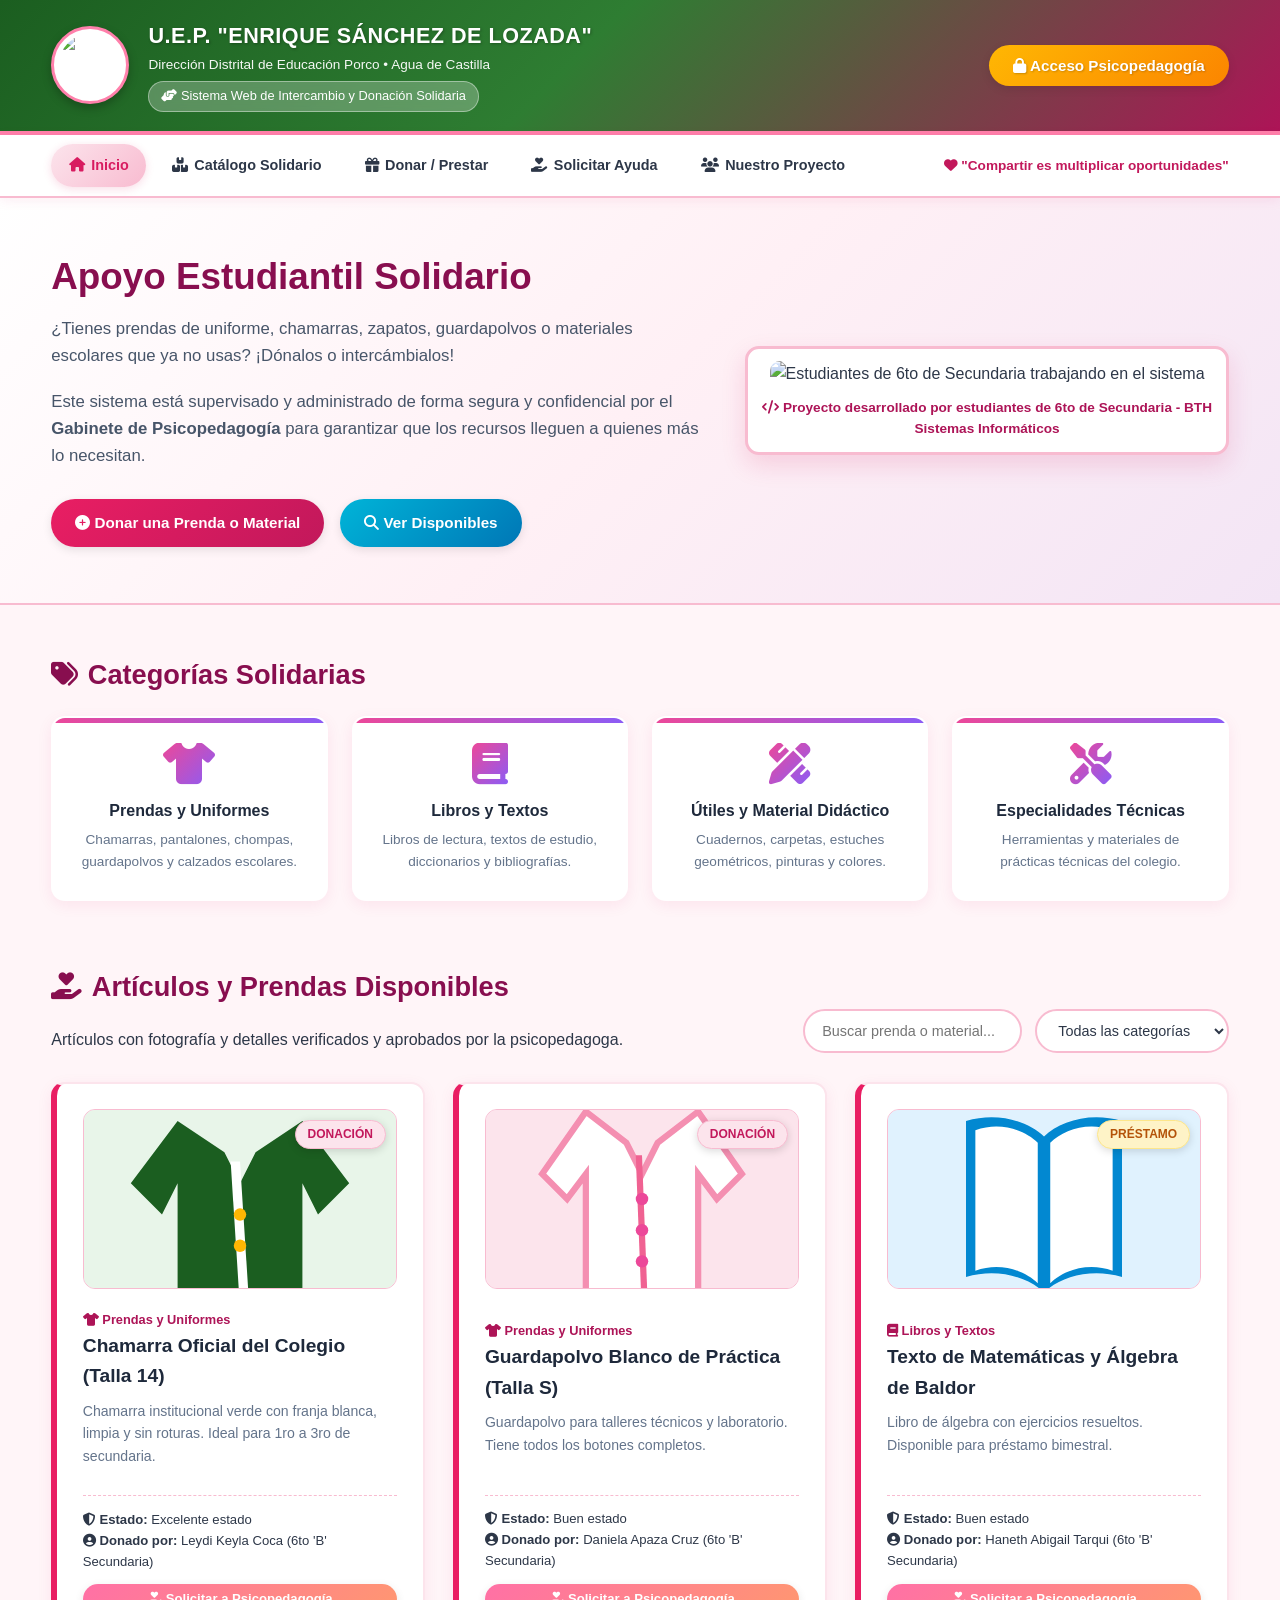
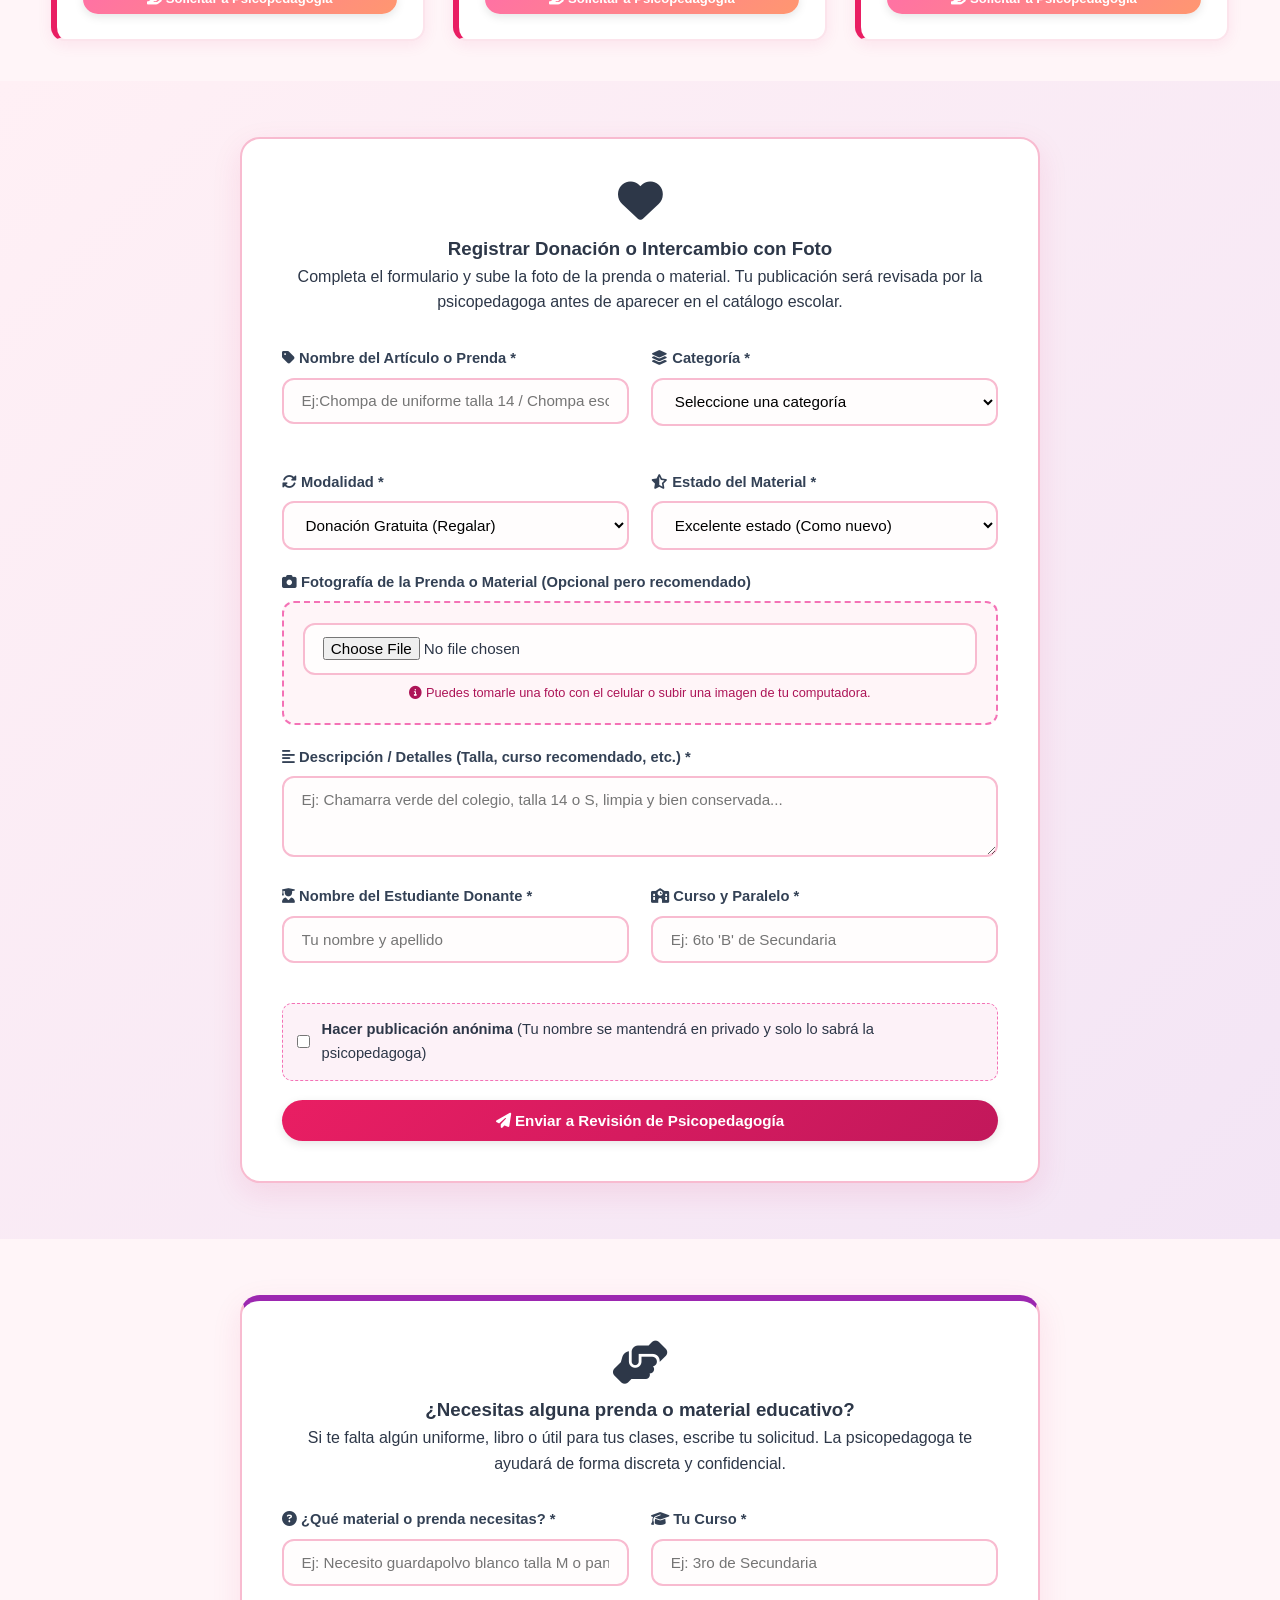
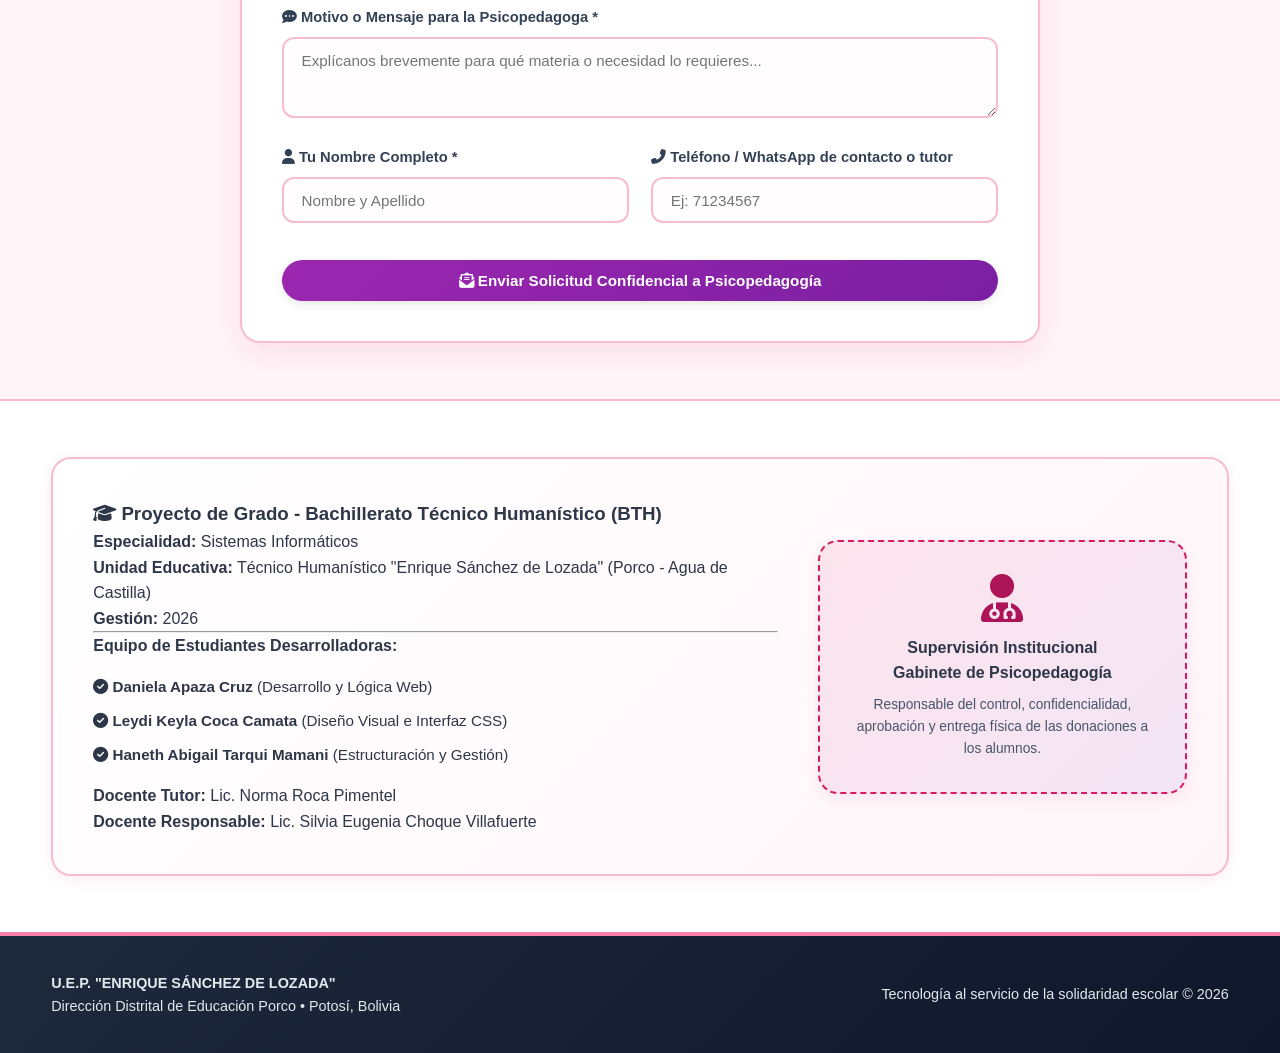
==== commit 39e902fe: "Fix script source paths in index.html" ====
--- a/index.html
+++ b/index.html
@@ -364,7 +364,7 @@
     </div>
   </div>
 
-  <script src="js/datos_iniciales.js"></script>
-  <script src="js/sistema.js"></script>
+  <script src="datos_iniciales.js"></script>
+  <script src="sistema.js"></script>
 </body>
 </html>
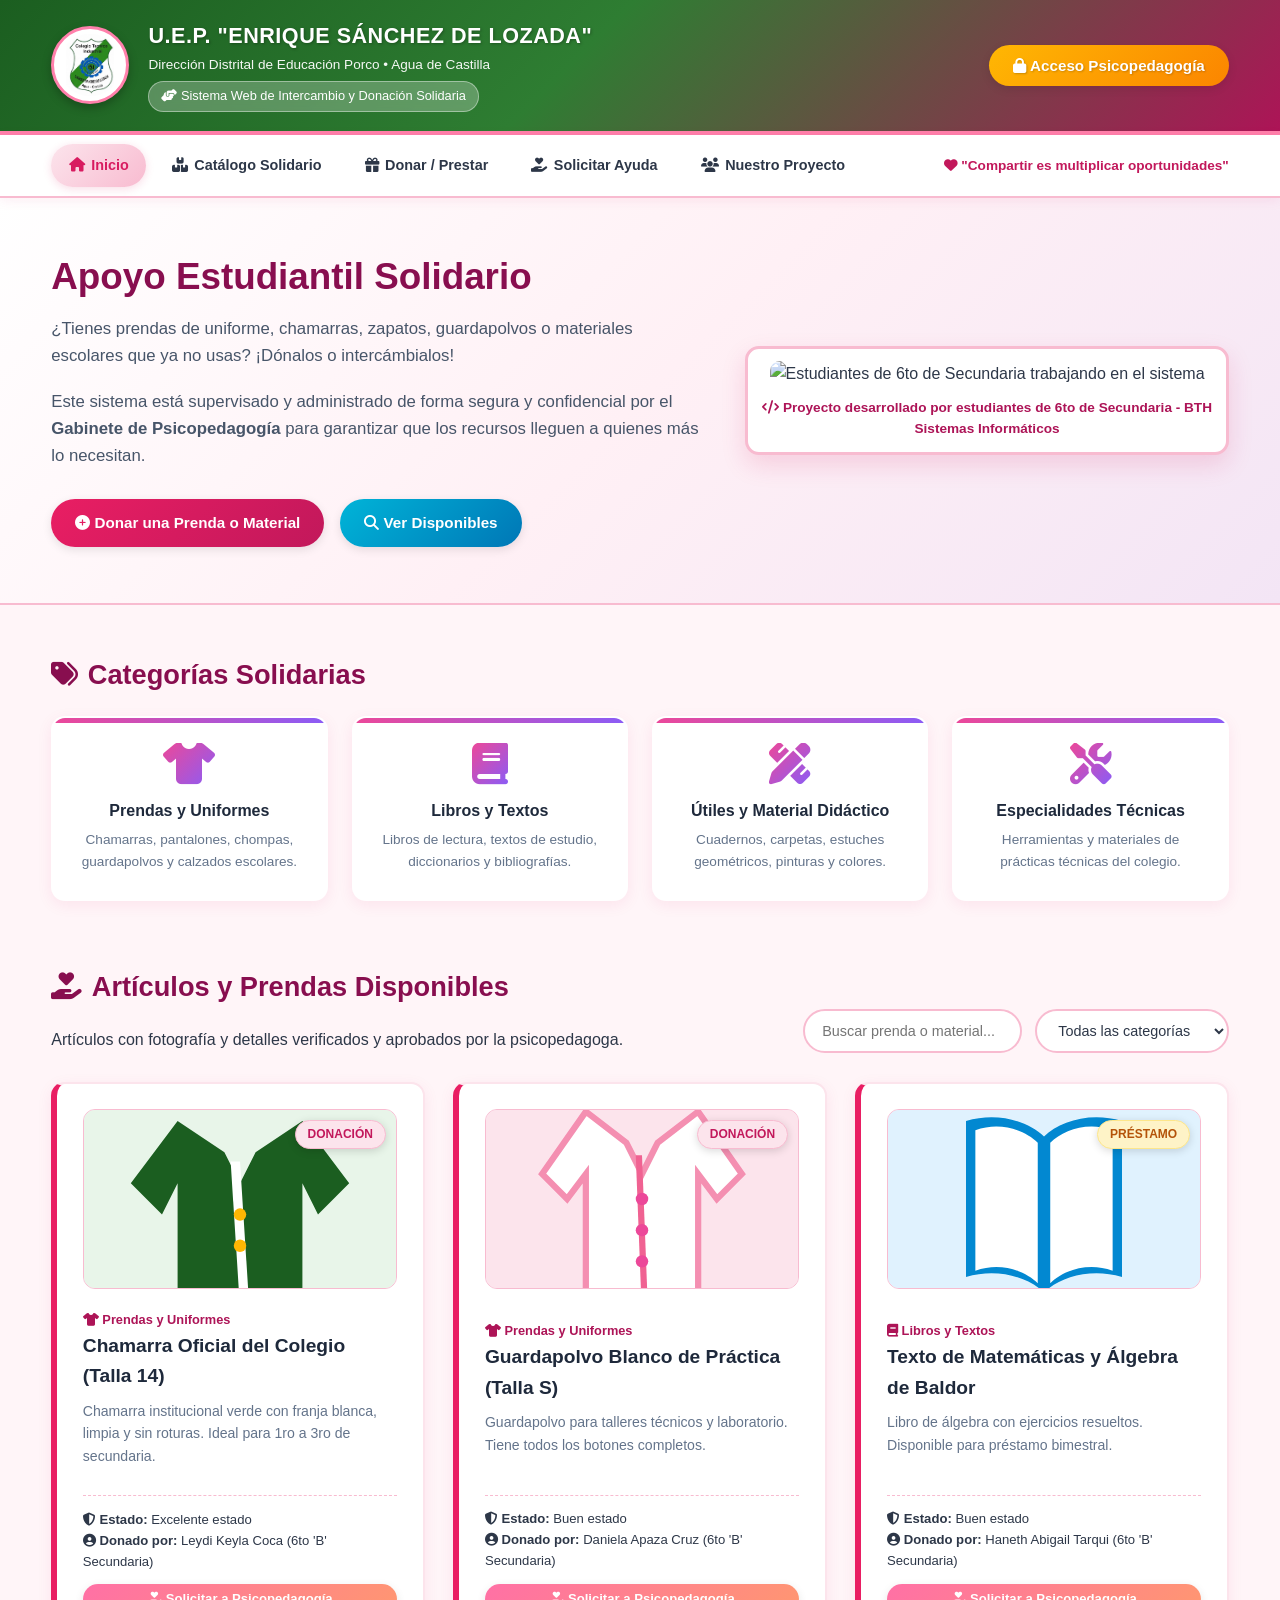
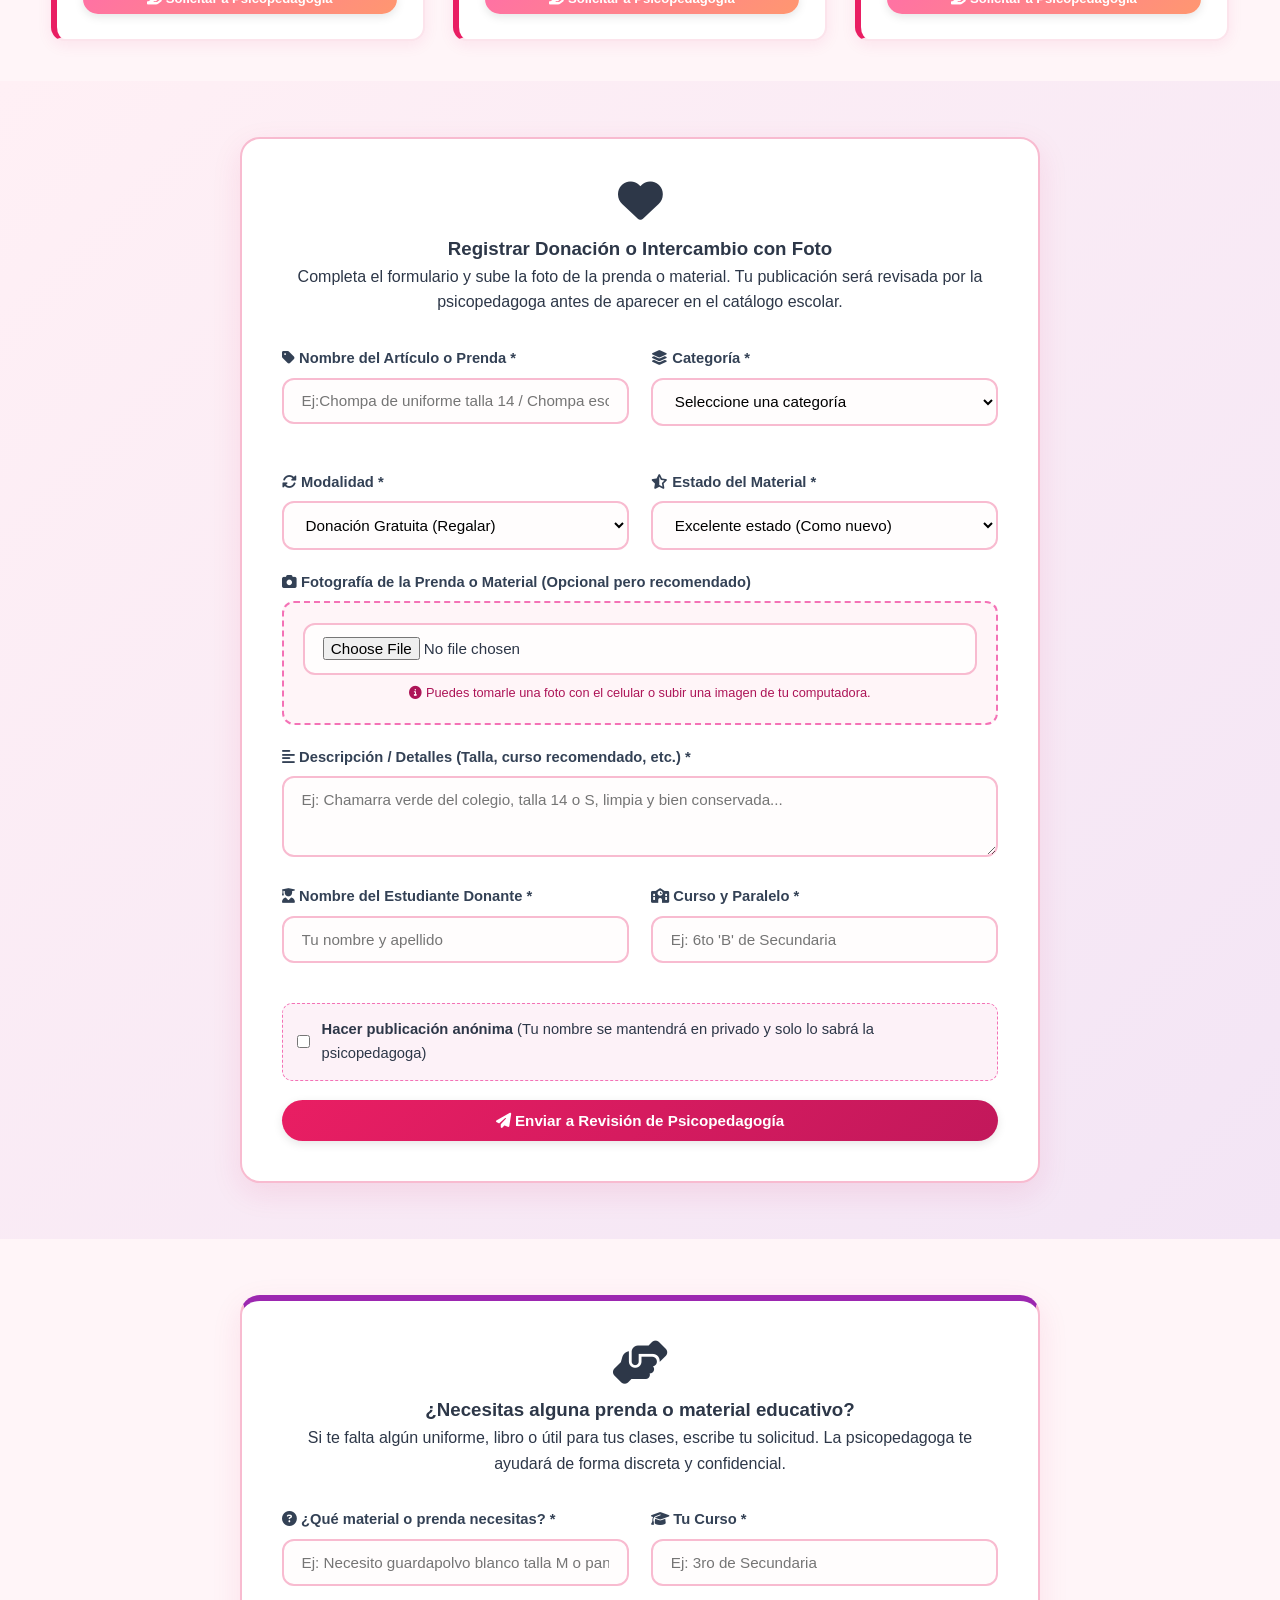
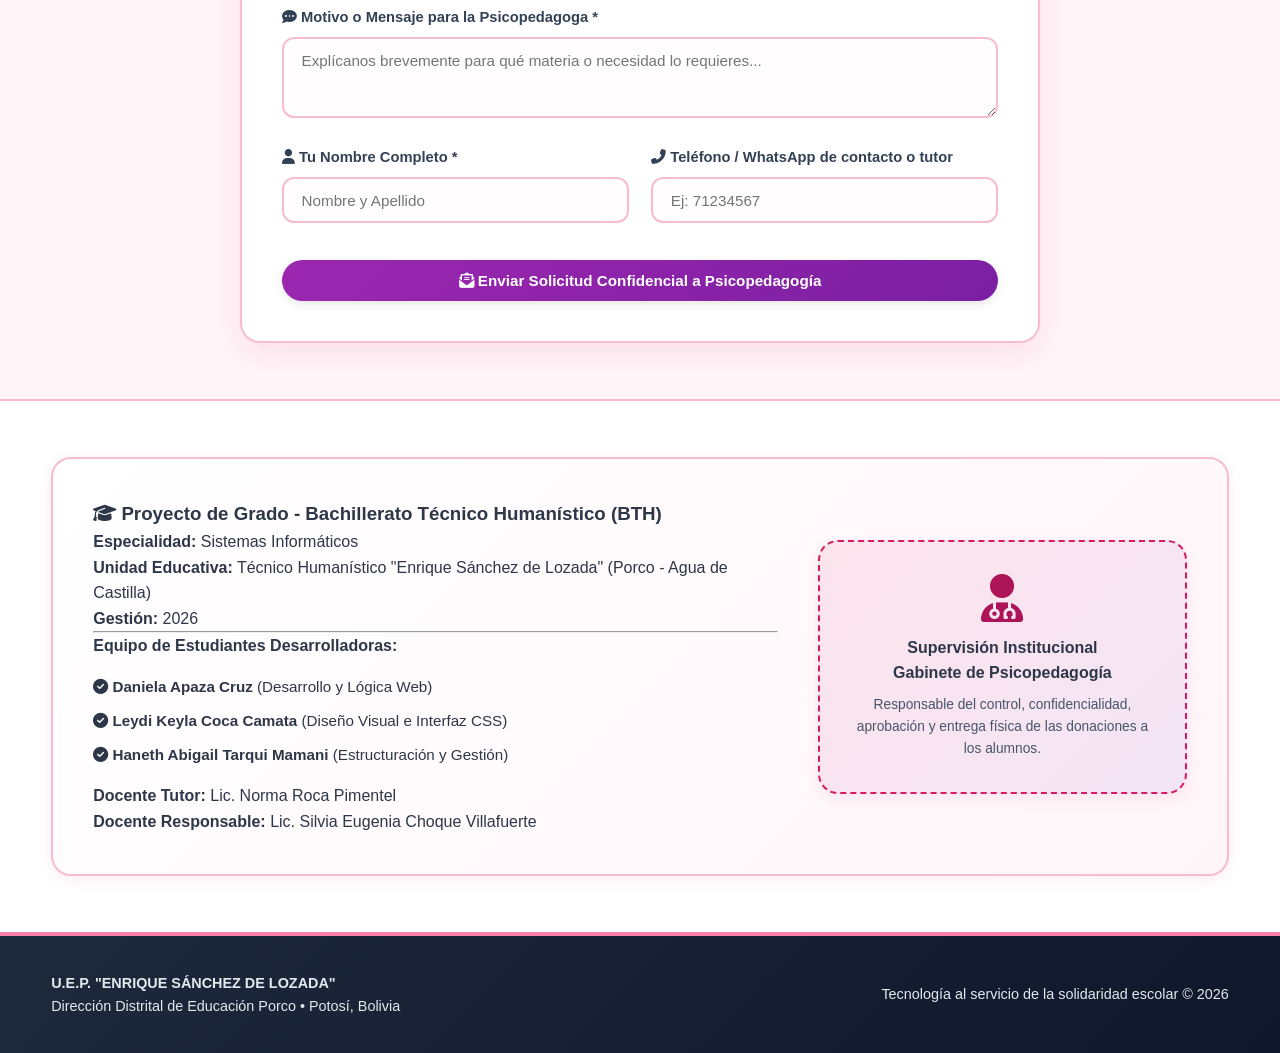
==== commit 54426f04: "Fix image source path for school logo" ====
--- a/index.html
+++ b/index.html
@@ -17,7 +17,7 @@
   <header class="header-principal">
     <div class="contenedor header-contenido">
       <div class="logos-institucion">
-        <img src="img/escudo_colegio.png" alt="Escudo Colegio ESL" class="logo-colegio">
+        <img src="escudo_colegio.png" alt="Escudo Colegio ESL" class="logo-colegio">
         <div>
           <h1>U.E.P. "ENRIQUE SÁNCHEZ DE LOZADA"</h1>
           <p class="subtitulo-header">Dirección Distrital de Educación Porco • Agua de Castilla</p>
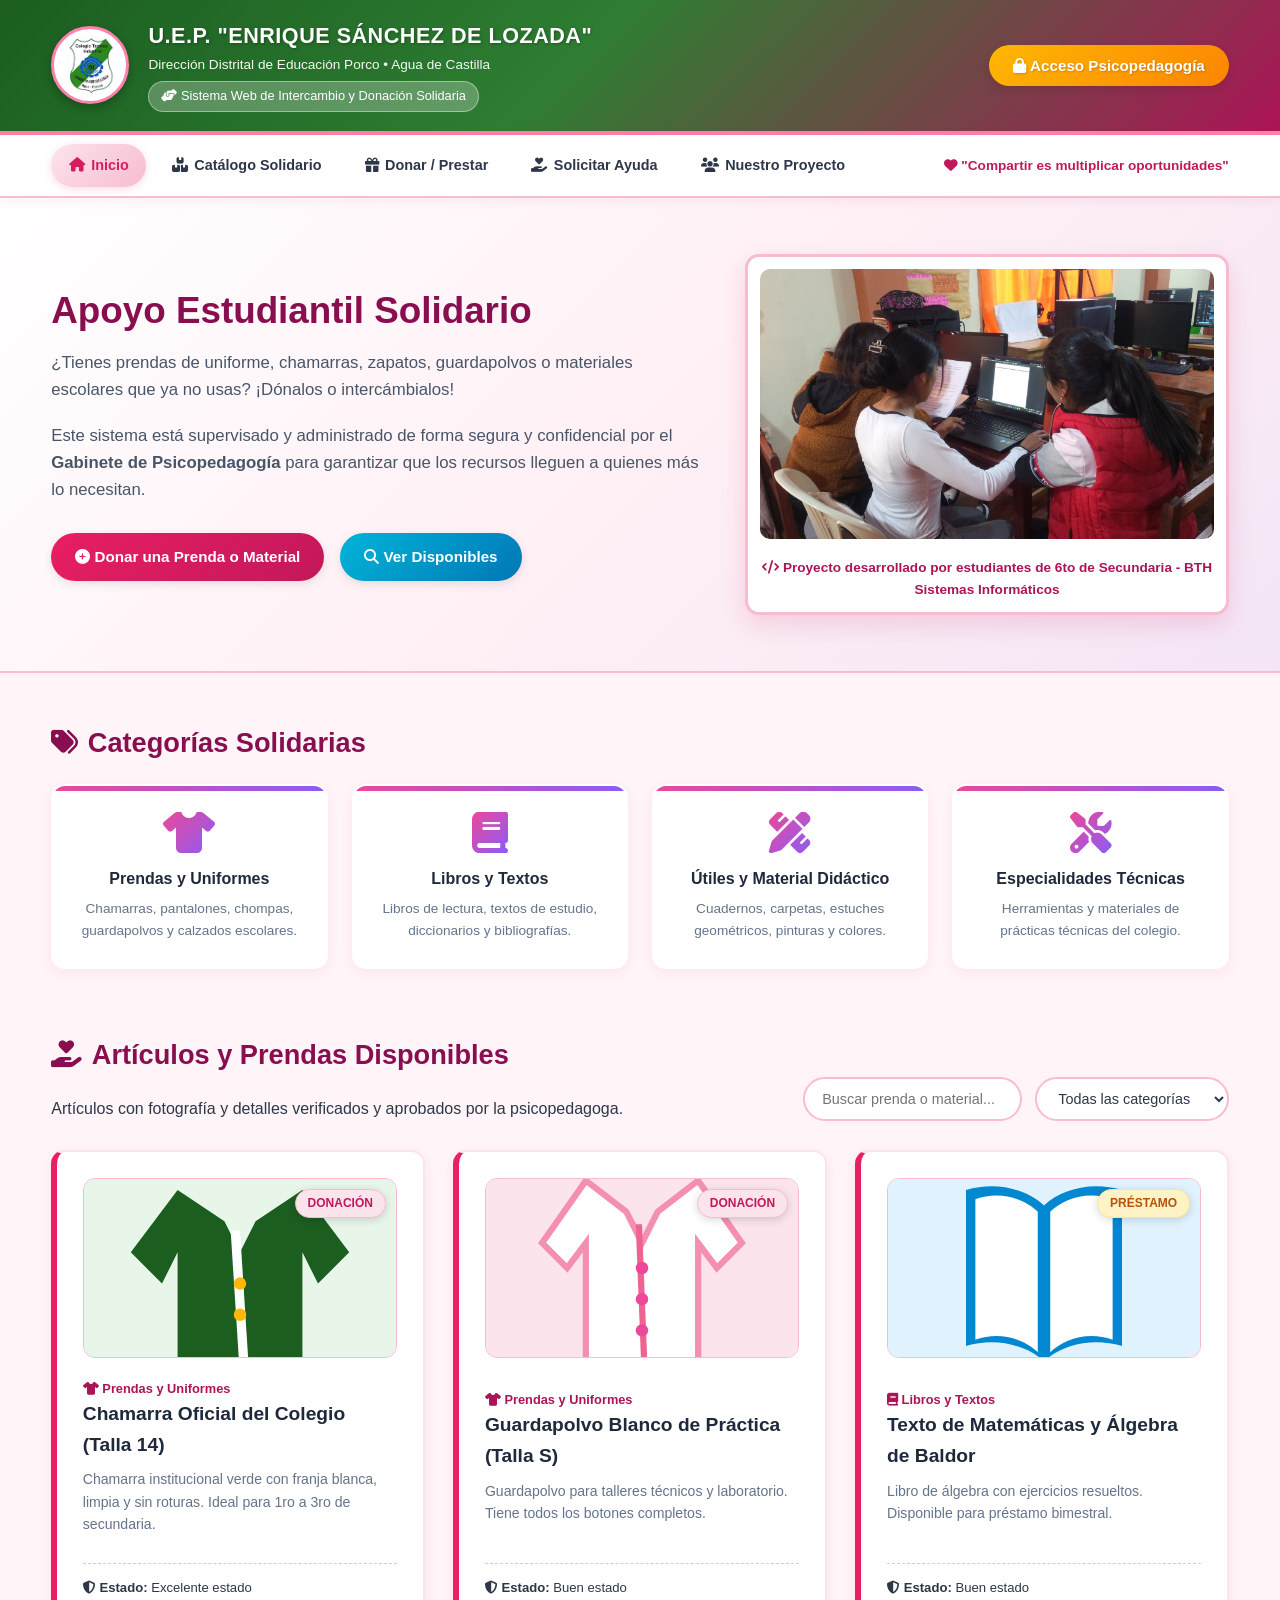
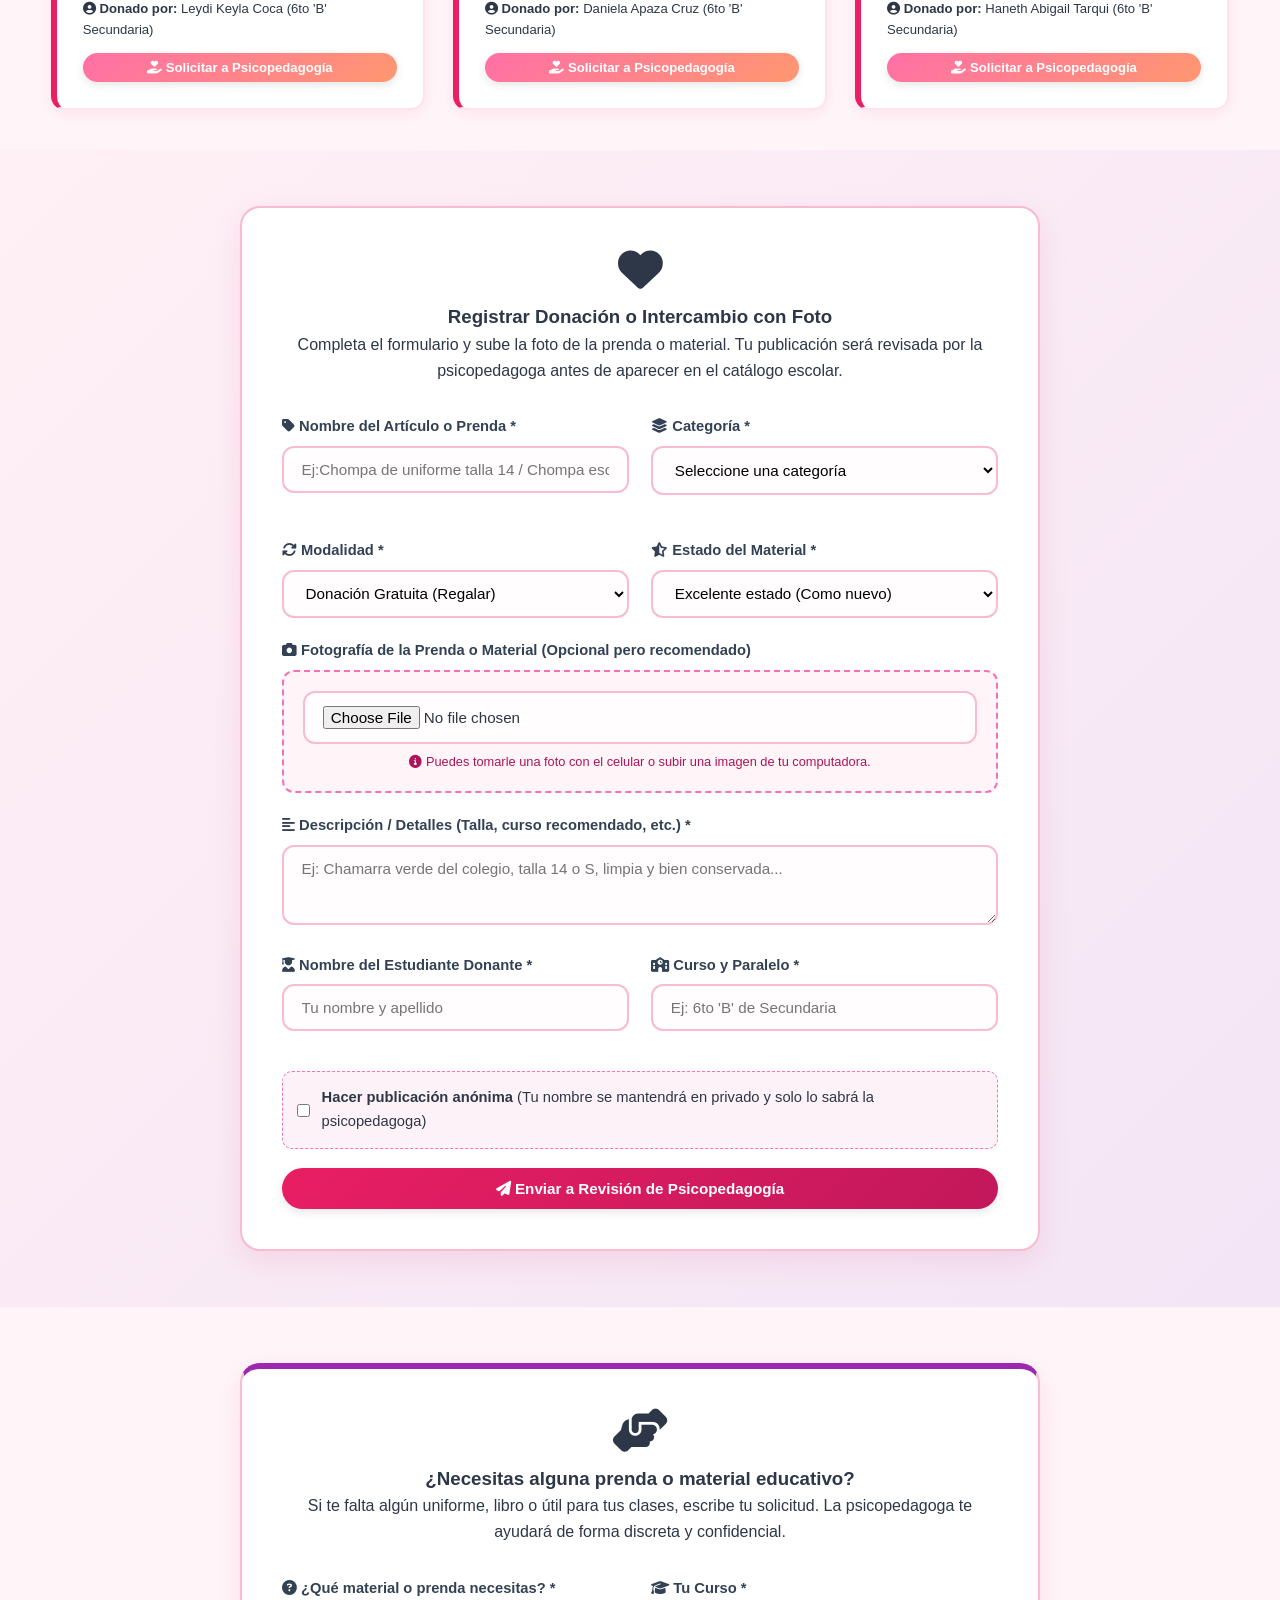
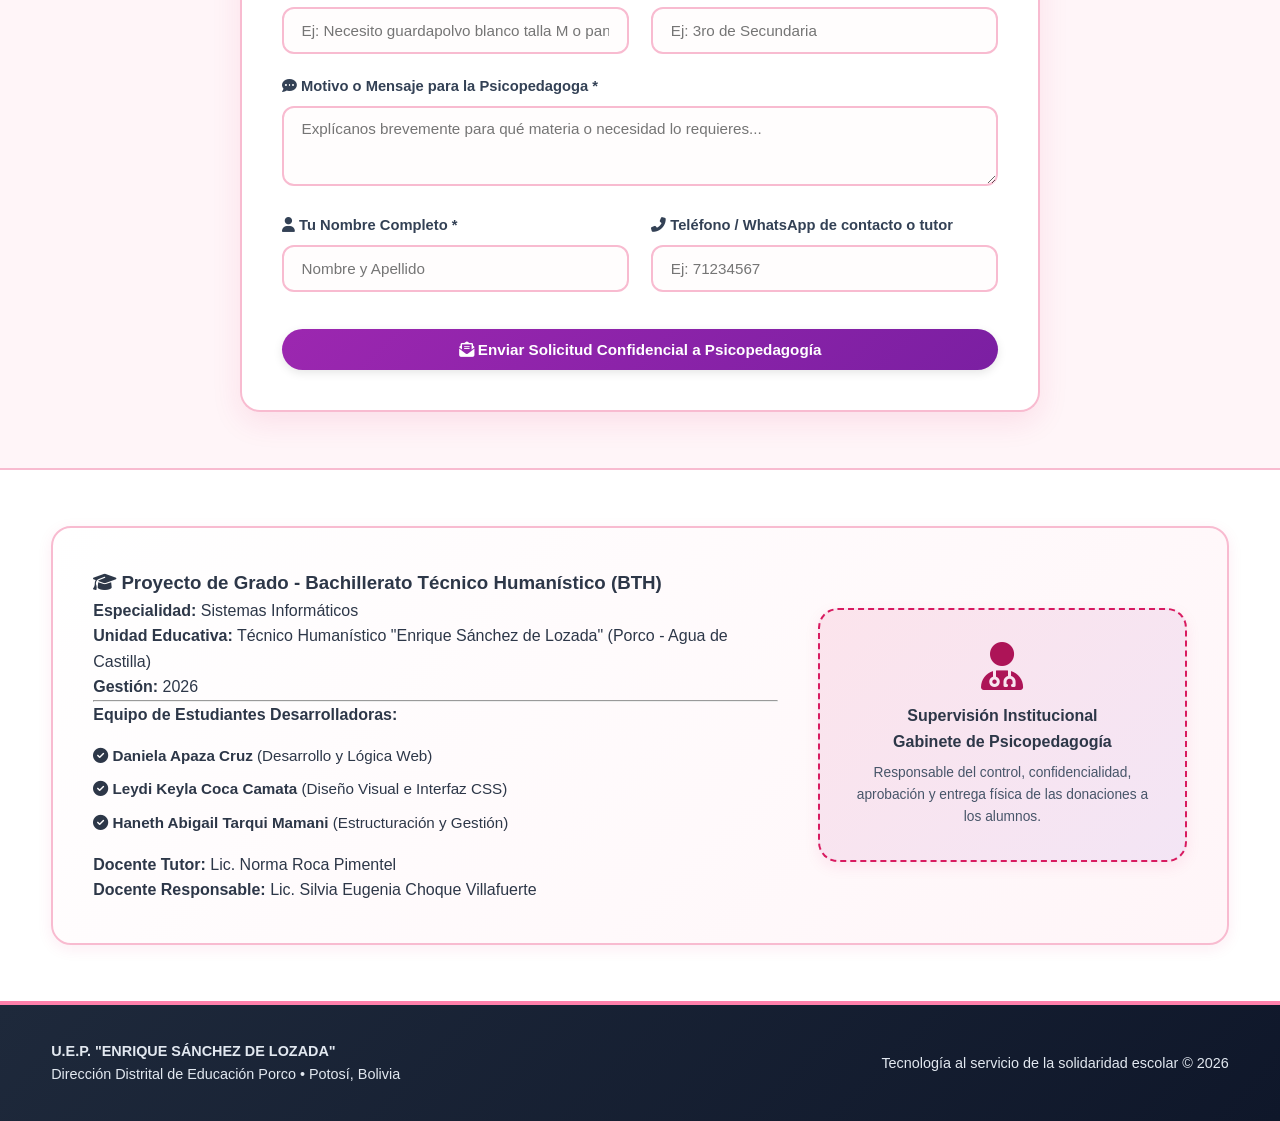
==== commit 3679a7e0: "Fix image source path in index.html" ====
--- a/index.html
+++ b/index.html
@@ -61,7 +61,7 @@
         </div>
       </div>
       <div class="hero-imagen-box">
-        <img src="img/foto_equipo.jpg" alt="Estudiantes de 6to de Secundaria trabajando en el sistema" class="foto-estudiantes">
+        <img src="foto_equipo.jpg" alt="Estudiantes de 6to de Secundaria trabajando en el sistema" class="foto-estudiantes">
         <p class="pie-foto"><i class="fas fa-code"></i> Proyecto desarrollado por estudiantes de 6to de Secundaria - BTH Sistemas Informáticos</p>
       </div>
     </div>
